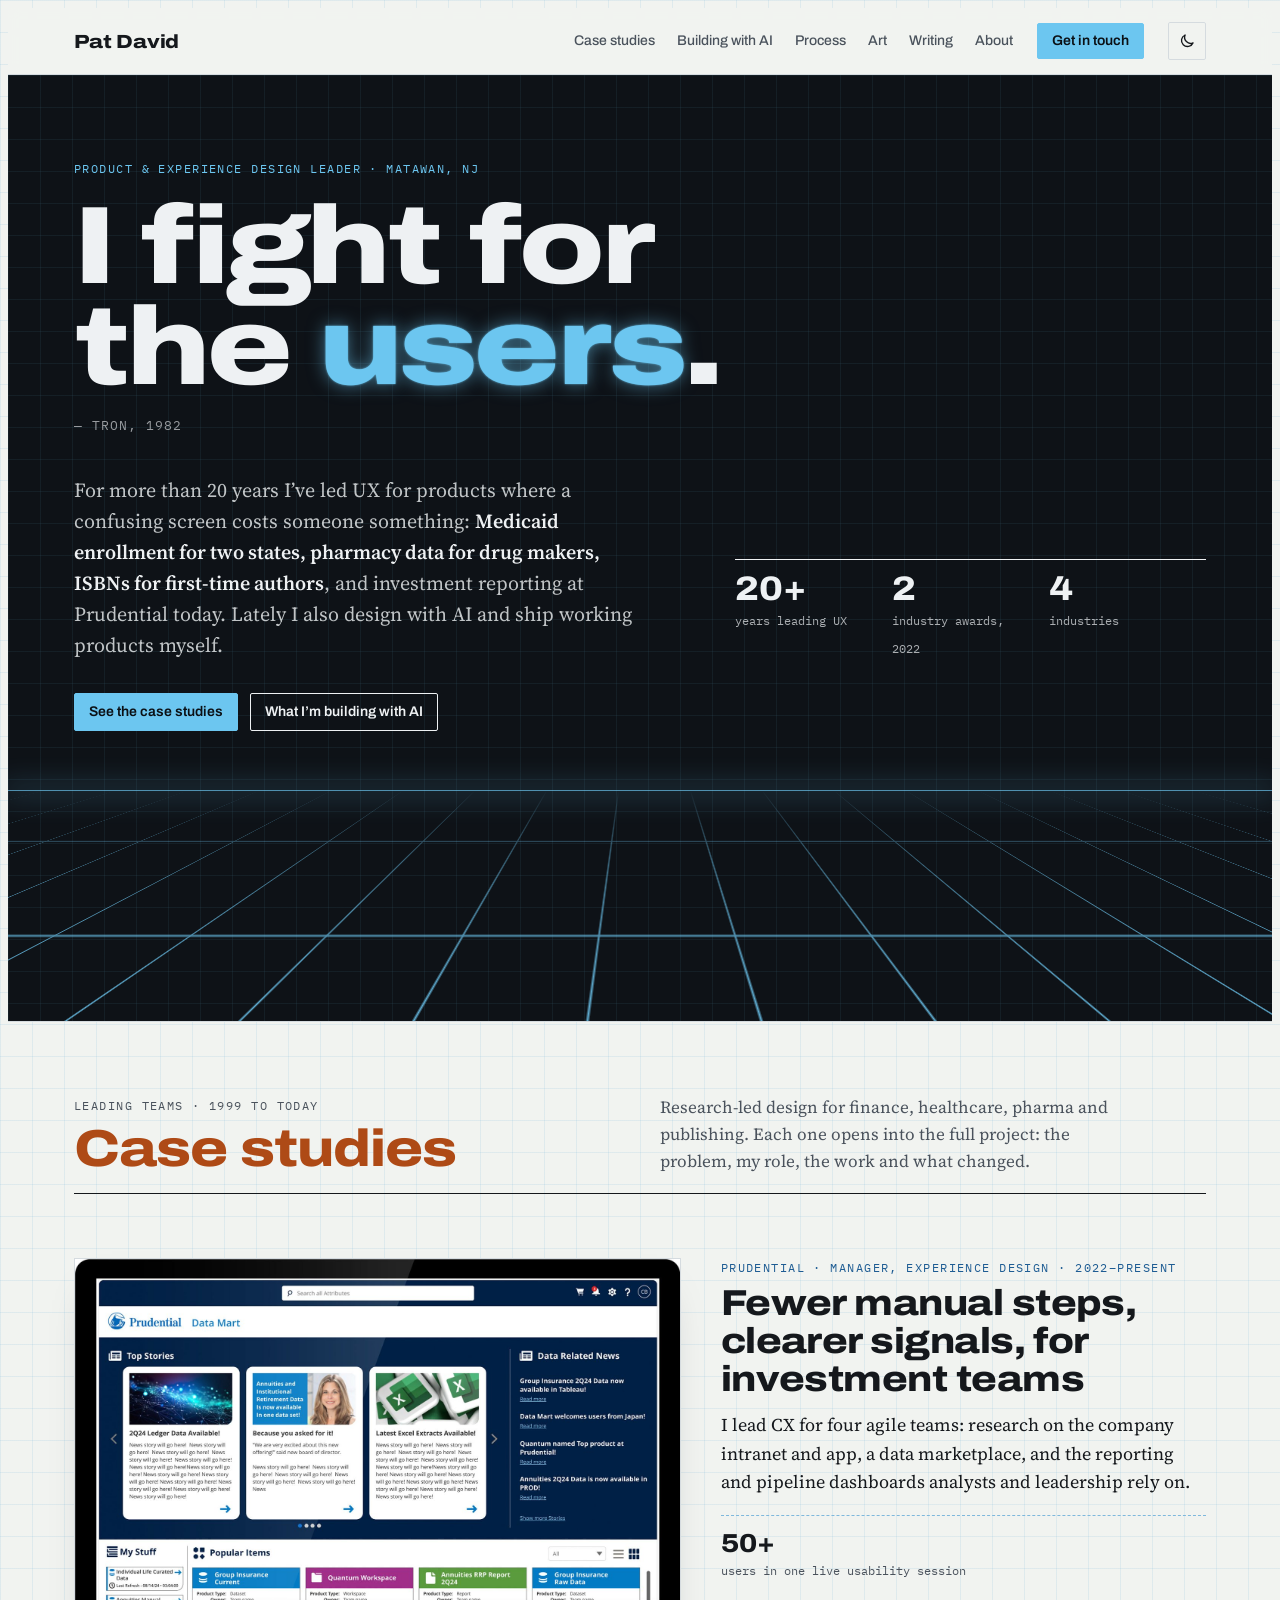
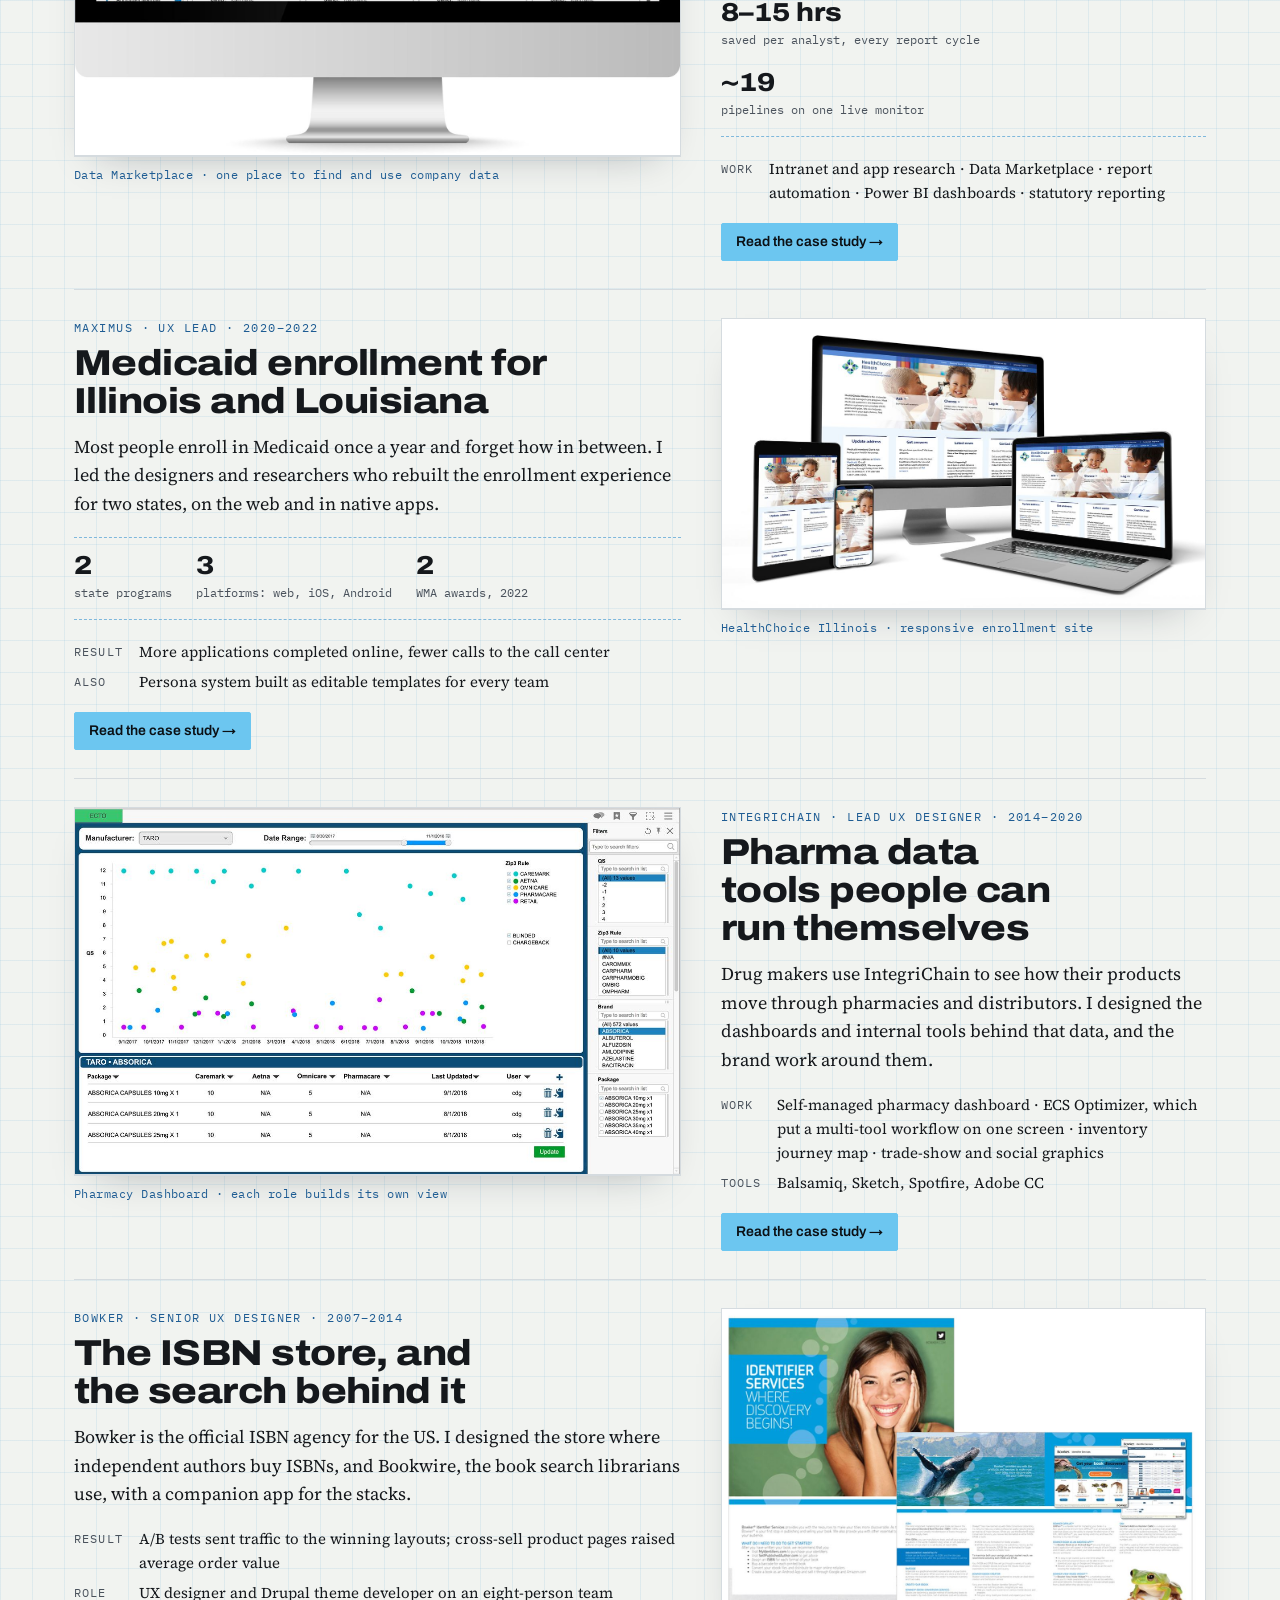
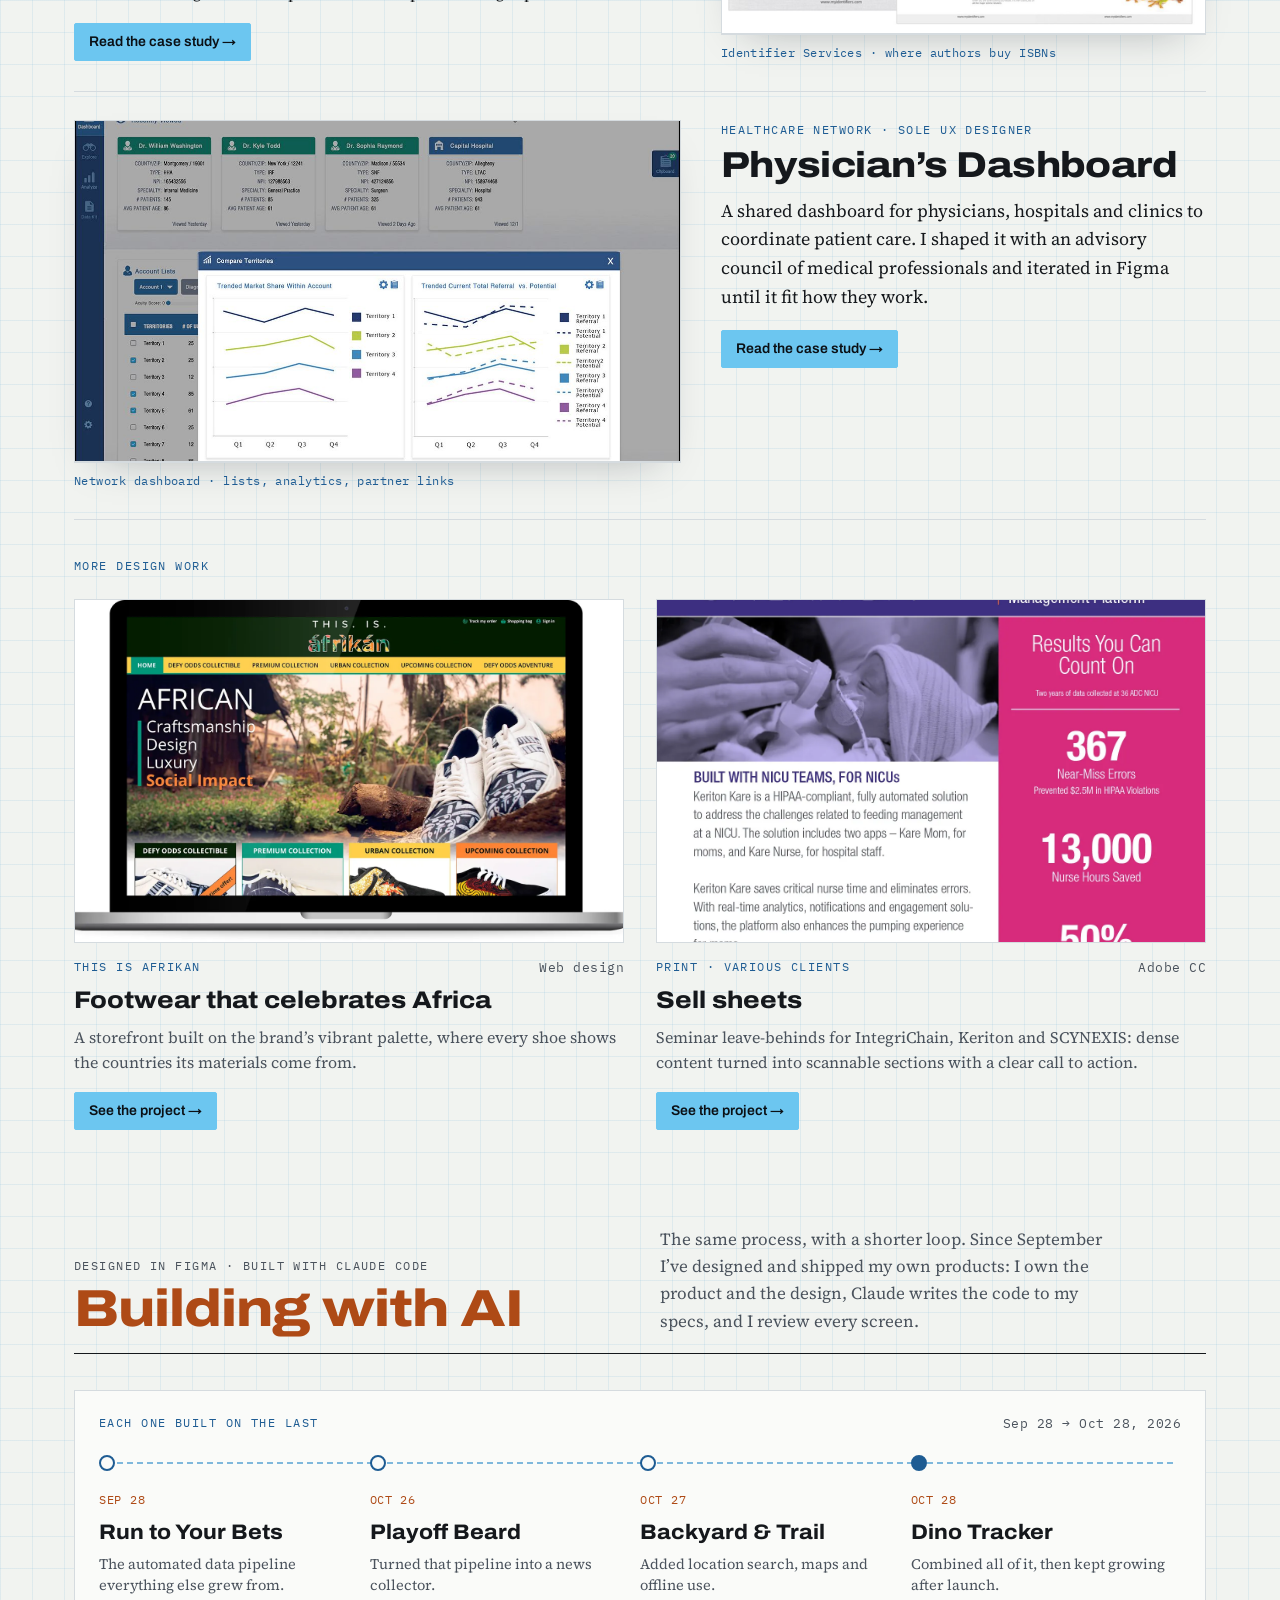
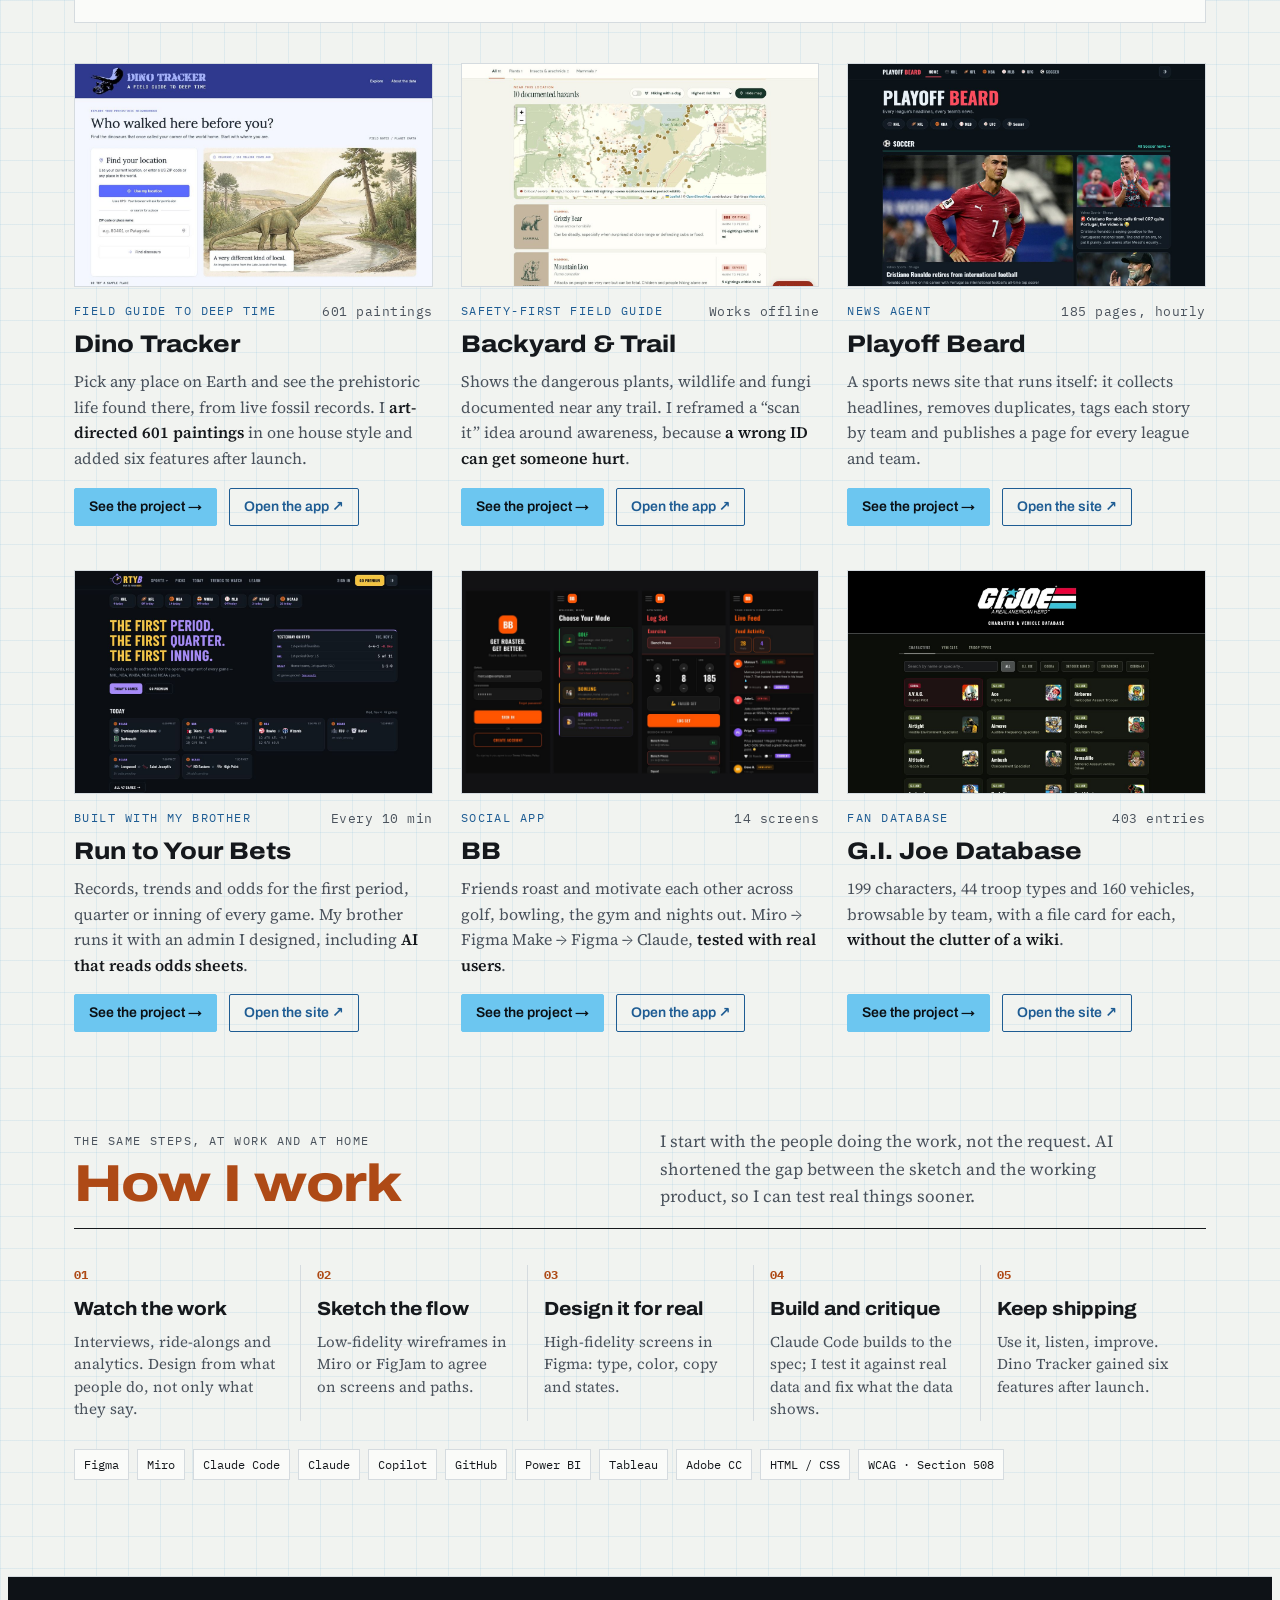
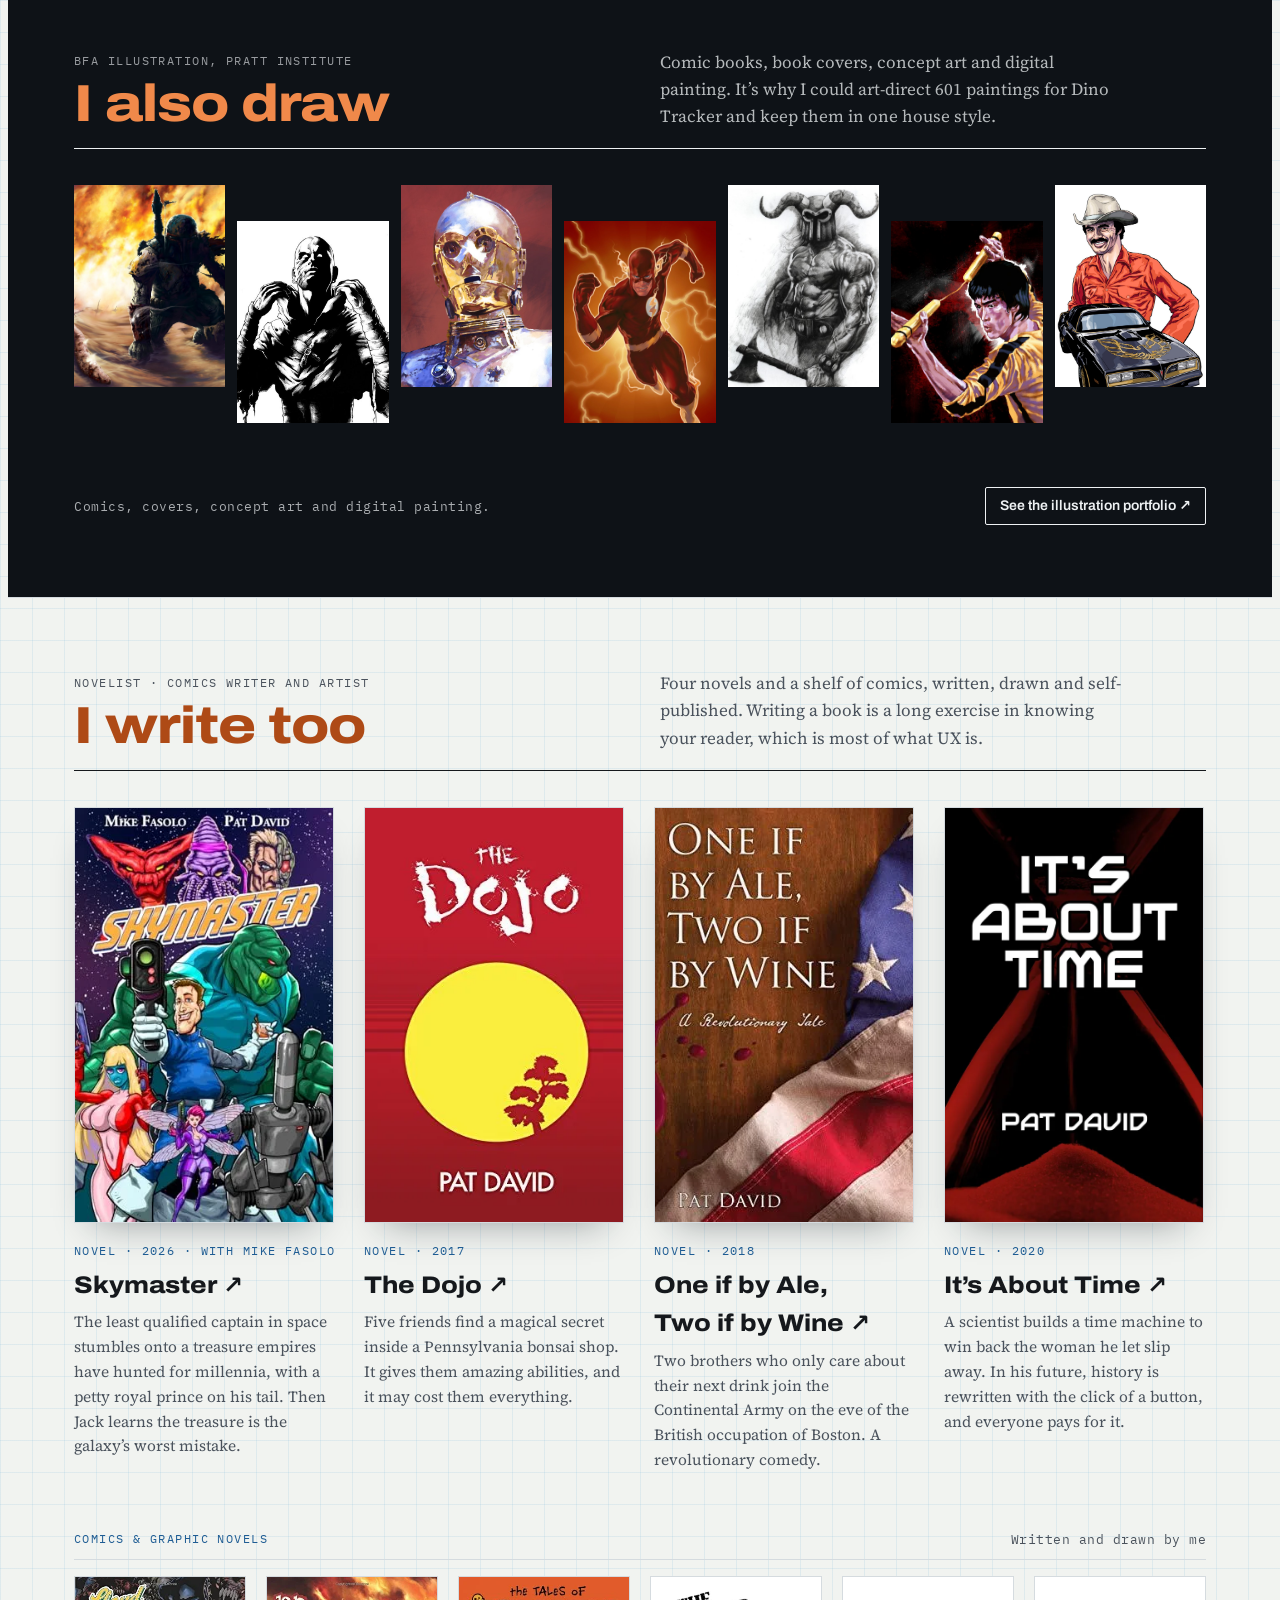
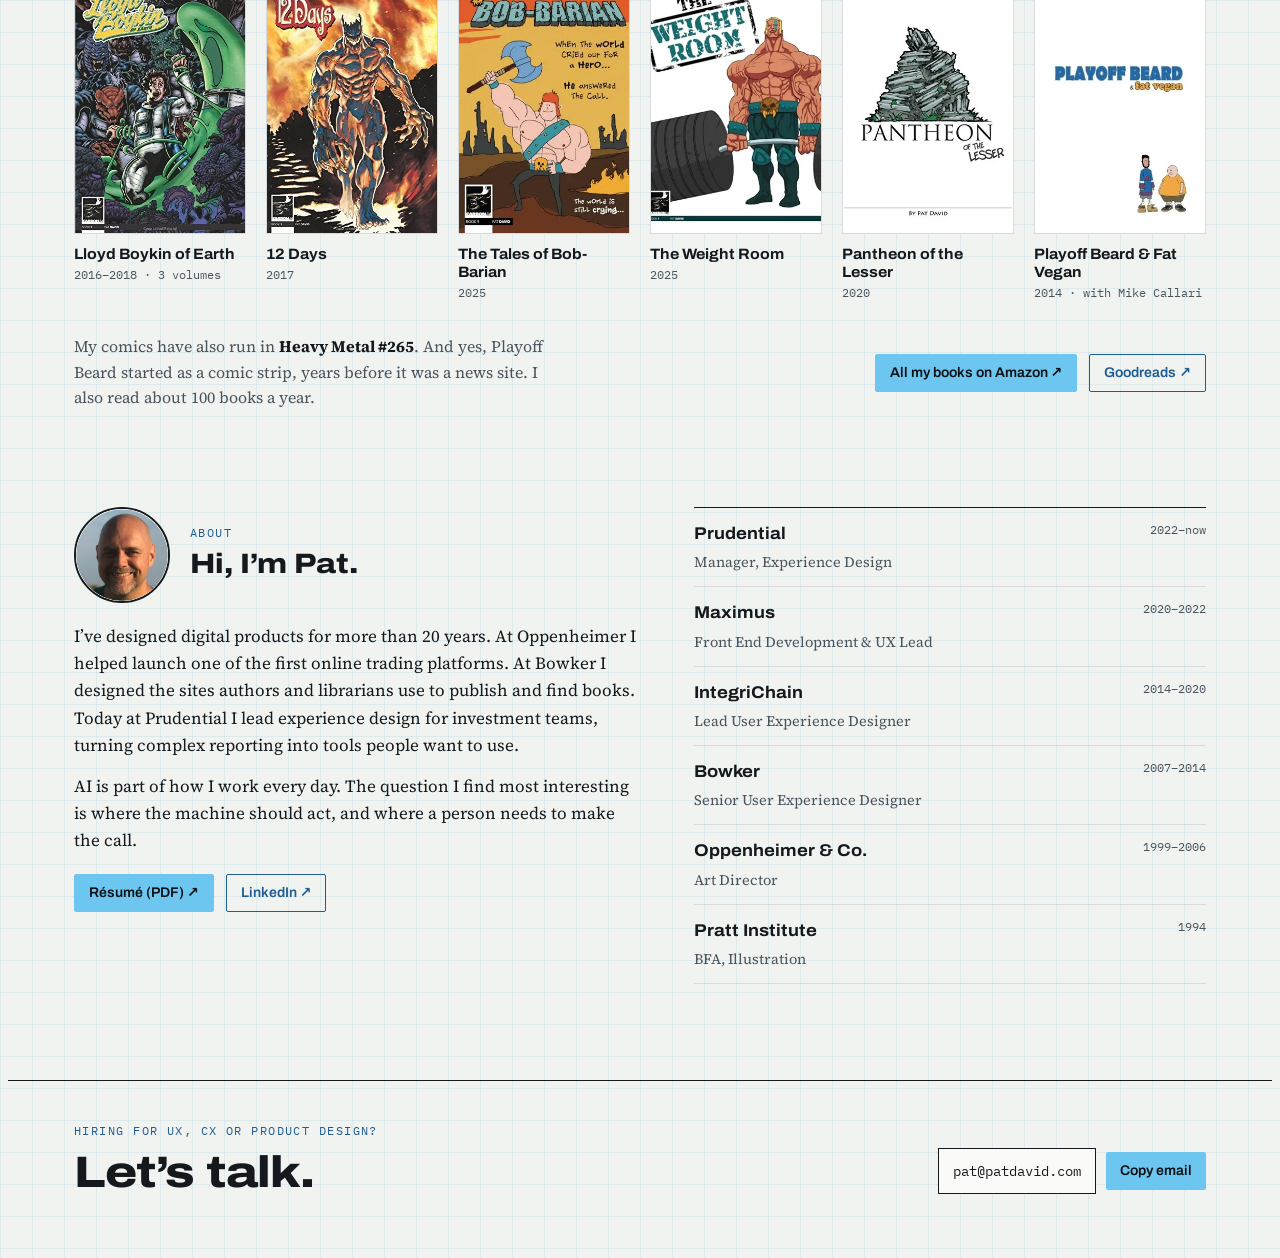
==== index.html @ 419fb1c9 "Launch portfolio site Co-Authored-By: Claude Opus 5.5 <noreply@anthropic.com>" ====
<!doctype html>
<html lang="en">
<head>
<meta charset="utf-8">
<meta name="viewport" content="width=device-width,initial-scale=1">
<meta name="description" content="Pat David: product and experience design leader. Case studies, AI-built products, books and illustration.">
<title>Pat David Portfolio</title>
<link rel="preconnect" href="https://fonts.googleapis.com">
<link rel="preconnect" href="https://fonts.gstatic.com" crossorigin>
<link rel="stylesheet" href="https://fonts.googleapis.com/css2?family=Archivo:wdth,wght@62..125,400..900&family=IBM+Plex+Mono:wght@400;500&family=Source+Serif+4:opsz,wght@8..60,400;8..60,600&display=swap">
<style>
/* Layout: a drafting sheet. Pencil-blue grid and annotations (the comic artist's non-photo blue),
   ink type, one marker-orange accent for section headers and dates. Wide expanded display face, serif for reading, mono for specs. */
:root{
  --paper:#F1F3F0; --sheet:#FAFBF9; --ink:#15181C; --ink-2:#4A525C; --rule:#D5DBDF;
  --pencil:#7FB8DC; --pencil-ink:#1E5C93; --pencil-wash:rgba(127,184,220,.16); --accent:#AE4A16; --band:#0E1217; --band-ink:#EEF1F3; --glow:#6CC6F0;
  --display:"Archivo","Arial Narrow",system-ui,sans-serif;
  --body:"Source Serif 4",Georgia,serif;
  --mono:"IBM Plex Mono",ui-monospace,Menlo,monospace;
}
@media (prefers-color-scheme:dark){:root:not([data-theme="light"]){
  --paper:#111418; --sheet:#171B20; --ink:#EEF1F3; --ink-2:#A3ADB8; --rule:#2B323A;
  --pencil:#4E8DB8; --pencil-ink:#8CC3E8; --pencil-wash:rgba(78,141,184,.14); --accent:#F0894A; color-scheme:dark}}
:root[data-theme="dark"]{
  --paper:#111418; --sheet:#171B20; --ink:#EEF1F3; --ink-2:#A3ADB8; --rule:#2B323A;
  --pencil:#4E8DB8; --pencil-ink:#8CC3E8; --pencil-wash:rgba(78,141,184,.14); --accent:#F0894A; color-scheme:dark}

*{box-sizing:border-box}
body{background:var(--paper);color:var(--ink);font:400 17px/1.6 var(--body);
  background-image:linear-gradient(var(--pencil-wash) 1px,transparent 1px),linear-gradient(90deg,var(--pencil-wash) 1px,transparent 1px);
  background-size:32px 32px}
a{color:inherit}
:focus-visible{outline:2px solid var(--pencil-ink);outline-offset:3px}
.wrap{max-width:1180px;margin:0 auto;padding-left:max(24px,env(safe-area-inset-left,0px));padding-right:max(24px,env(safe-area-inset-right,0px))}
.mono{font-family:var(--mono);font-size:12.5px;letter-spacing:.04em}
.label{font-family:var(--mono);font-size:12px;letter-spacing:.12em;text-transform:uppercase;color:var(--pencil-ink)}
h1,h2,h3{font-family:var(--display);text-wrap:balance;margin:0}

/* header */
body::before{content:"";position:fixed;inset:0 0 auto;height:env(safe-area-inset-top,0px);z-index:10;background:var(--paper)}
header{position:sticky;top:env(safe-area-inset-top,0px);z-index:5;background:color-mix(in srgb,var(--paper) 92%,transparent);backdrop-filter:blur(6px);border-bottom:1px solid var(--rule)}
header .wrap{display:flex;align-items:center;gap:24px;padding-block:14px}
.mark{font:800 19px/1 var(--display);font-stretch:118%;text-decoration:none;letter-spacing:-.01em}
nav{display:flex;gap:22px;margin-left:auto;flex-wrap:wrap}
nav a{font:500 14px/1 var(--display);font-stretch:100%;text-decoration:none;color:var(--ink-2)}
nav a:hover{color:var(--ink)}
.cta{font:600 14px/1 var(--display);text-decoration:none;padding:10px 14px;border:1.5px solid var(--glow);background:var(--glow);color:#0B1015;border-radius:2px}
.cta:hover{background:var(--ink);border-color:var(--ink);color:var(--paper)}

/* hero: the drafting grid tips over into a game grid. Dark in both themes, like the art band. */
.hero-band{background:var(--band);color:var(--band-ink);position:relative;overflow:hidden;isolation:isolate;border-bottom:1px solid var(--rule)}
.hero-band::before{content:"";position:absolute;inset:0;z-index:-2;background-image:linear-gradient(rgba(108,198,240,.07) 1px,transparent 1px),linear-gradient(90deg,rgba(108,198,240,.07) 1px,transparent 1px);background-size:32px 32px}
.floor{position:absolute;left:-60%;right:-60%;top:calc(100% - 230px);height:700px;z-index:-1;opacity:.85;
  background-image:linear-gradient(var(--glow) 1.5px,transparent 1.5px),linear-gradient(90deg,var(--glow) 1.5px,transparent 1.5px);
  background-size:72px 72px;transform:perspective(260px) rotateX(58deg);transform-origin:50% 0;
  -webkit-mask-image:linear-gradient(to bottom,transparent,#000 25%);mask-image:linear-gradient(to bottom,transparent,#000 25%);
  animation:run 3s linear infinite}
.horizon{position:absolute;left:0;right:0;bottom:230px;height:1px;z-index:-1;background:var(--glow);box-shadow:0 0 28px 6px rgba(108,198,240,.35);opacity:.7}
@keyframes run{to{background-position:0 72px}}
.hero{padding-block:84px 290px}
.hero .label{color:var(--glow)}
.hero h1{font-size:clamp(46px,8.6vw,118px);line-height:.92;font-weight:850;font-stretch:122%;letter-spacing:-.025em;max-width:12ch;margin-top:18px}
.hero h1 em{font-style:normal;color:var(--glow);text-shadow:0 0 18px rgba(108,198,240,.55),0 0 2px rgba(108,198,240,.9)}
.cite{display:block;margin-top:16px;font-family:var(--mono);font-size:12.5px;letter-spacing:.08em;color:color-mix(in srgb,var(--band-ink) 62%,transparent)}
.hero .lede{display:grid;grid-template-columns:minmax(0,1.3fr) minmax(0,1fr);gap:48px;margin-top:40px;align-items:end}
.hero p{margin:0;font-size:20px;line-height:1.55;max-width:58ch;color:color-mix(in srgb,var(--band-ink) 80%,transparent)}
.hero p b{color:var(--band-ink);font-weight:600}
.facts{display:grid;grid-template-columns:repeat(3,1fr);border-top:1.5px solid var(--band-ink)}
.facts div{padding:12px 12px 0 0}
.facts strong{display:block;font:800 34px/1 var(--display);font-stretch:112%;font-variant-numeric:tabular-nums}
.facts span{font-family:var(--mono);font-size:12px;color:color-mix(in srgb,var(--band-ink) 70%,transparent)}
.hero .links{margin-top:32px}
.hero .btn{border-color:var(--band-ink);color:var(--band-ink)}
.hero .btn.solid{background:var(--glow);border-color:var(--glow);color:#0B1015}
.hero .btn:hover{background:var(--band-ink);border-color:var(--band-ink);color:#0B1015}

/* lineage timeline */
.lineage{margin-top:0;background:var(--sheet);border:1px solid var(--rule);padding:22px 24px 26px;position:relative}
.lineage .head{display:flex;justify-content:space-between;gap:16px;flex-wrap:wrap;margin-bottom:22px}
.lineage .head span:last-child{color:var(--ink-2)}
.track{display:grid;grid-template-columns:repeat(4,minmax(0,1fr));position:relative}
.track::before{content:"";position:absolute;left:8px;right:8px;top:7px;border-top:2px dashed var(--pencil)}
.stop{position:relative;padding-right:16px;text-decoration:none;display:block}
.stop i{display:block;width:16px;height:16px;border-radius:50%;background:var(--sheet);border:2.5px solid var(--pencil-ink);position:relative;margin-bottom:14px}
.stop:last-child i{background:var(--pencil-ink)}
.stop .d{font-family:var(--mono);font-size:12px;color:var(--accent);letter-spacing:.06em}
.stop h3{font-size:21px;font-stretch:108%;font-weight:750;margin:4px 0 4px}
.stop p{margin:0;font-size:14.5px;line-height:1.45;color:var(--ink-2)}
.stop:hover h3{text-decoration:underline;text-decoration-color:var(--pencil);text-underline-offset:4px;text-decoration-thickness:2px}

/* sections */
section{padding-block:72px 24px}
.sec-head{display:grid;grid-template-columns:minmax(0,1fr) minmax(0,1fr);gap:40px;align-items:end;margin-bottom:36px;border-bottom:1.5px solid var(--ink);padding-bottom:18px}
.sec-head h2{font-size:clamp(30px,4.4vw,52px);line-height:1;font-weight:800;font-stretch:118%;letter-spacing:-.02em;margin-top:8px}
.sec-head p{margin:0;color:var(--ink-2);max-width:52ch}
/* section headers take the orange accent, so they read apart from the black work titles */
.sec-head h2{color:var(--accent)}
.art .sec-head h2{color:#F0894A}
/* the label above a section header goes quiet, so the orange title is the one accent there */
.sec-head .label{color:var(--ink-2)}
.art .sec-head .label{color:color-mix(in srgb,var(--band-ink) 62%,transparent)}

/* featured case studies */
.case{display:grid;grid-template-columns:minmax(0,1.25fr) minmax(0,1fr);gap:40px;padding-block:28px;border-bottom:1px solid var(--rule)}
.case:nth-of-type(even) .shot{order:2}
.shot{position:relative;margin:0}
.shot img{display:block;width:100%;height:auto;border:1px solid var(--rule);box-shadow:0 1px 0 var(--rule),0 18px 40px -24px rgba(20,30,40,.35)}
.shot .phone{position:absolute;right:-14px;bottom:-22px;width:24%;border-radius:14px;border:3px solid var(--ink);box-shadow:0 14px 30px -12px rgba(0,0,0,.4)}
.shot figcaption{font-family:var(--mono);font-size:11.5px;color:var(--pencil-ink);margin-top:10px;letter-spacing:.04em}
.case h3{font-size:clamp(26px,3vw,36px);font-weight:800;font-stretch:115%;letter-spacing:-.015em;line-height:1.05;margin:8px 0 12px}
.case .sum{margin:0 0 18px;font-size:18px}
.case dl{display:grid;grid-template-columns:auto 1fr;gap:6px 16px;margin:0 0 18px;font-size:15px}
.case dt{font-family:var(--mono);font-size:11.5px;letter-spacing:.1em;text-transform:uppercase;color:var(--ink-2);padding-top:3px}
.case dd{margin:0}
.nums{display:flex;gap:16px 24px;flex-wrap:wrap;margin:0 0 20px;padding:14px 0;border-block:1px dashed var(--pencil)}
.nums div strong{display:block;font:800 26px/1 var(--display);font-stretch:112%;font-variant-numeric:tabular-nums}
.nums div span{font-family:var(--mono);font-size:11.5px;color:var(--ink-2)}
.links{display:flex;gap:12px;flex-wrap:wrap}
/* buttons pick up the hero's grid glow: solid = glow, outline = pencil blue */
.btn{font:600 14px/1 var(--display);text-decoration:none;padding:11px 14px;border:1.5px solid var(--pencil-ink);color:var(--pencil-ink);border-radius:2px;display:inline-flex;gap:8px;align-items:center}
.btn.solid{background:var(--glow);border-color:var(--glow);color:#0B1015}
.btn:hover{background:var(--ink);border-color:var(--ink);color:var(--paper)}

/* AI builds: six equal cards; more design work: two */
.ent{display:grid;grid-template-columns:repeat(3,minmax(0,1fr));gap:44px 28px;margin-top:40px}
.more{display:grid;grid-template-columns:repeat(2,minmax(0,1fr));gap:24px 32px;padding-top:36px}
.more-head{grid-column:1/-1}
.job{display:flex;flex-direction:column}
.job .pic{display:block;aspect-ratio:16/10;overflow:hidden;border:1px solid var(--rule);background:var(--sheet)}
.job .pic img{display:block;width:100%;height:100%;object-fit:cover;object-position:top}
/* phone mockups shown whole on their own white backdrop, in both themes */
.job .pic.fit{background:#fff}
.job .pic.fit img{object-fit:contain;padding:12px 0 0}
.job .pic:hover{border-color:var(--pencil-ink)}
.job .meta{display:flex;justify-content:space-between;gap:12px;margin:14px 0 4px;flex-wrap:wrap}
.job .meta span:last-child{color:var(--ink-2)}
.job h3{font-size:24px;font-weight:780;font-stretch:112%;margin-bottom:6px}
.job p{margin:0;font-size:16px;color:var(--ink-2)}
.job p b{color:var(--ink);font-weight:600}
.job .links{margin-top:auto;padding-top:16px}
.shot a{display:block}
.shot a:hover img{border-color:var(--pencil-ink)}
.nda{margin-top:36px}
.nda{display:grid;grid-template-columns:auto 1fr auto;gap:24px;align-items:center;padding:20px 22px;border:1.5px dashed var(--pencil);background:var(--pencil-wash)}
.nda h3{font-size:22px;font-weight:780;font-stretch:112%}
.nda p{margin:0;color:var(--ink-2);font-size:15.5px}

/* process */
.steps{display:grid;grid-template-columns:repeat(5,minmax(0,1fr));gap:0;counter-reset:s}
.step{padding:0 18px 0 0;border-left:1px solid var(--rule);padding-left:16px}
.step:first-child{border-left:0;padding-left:0}
.step b{display:block;font-family:var(--mono);font-size:12px;color:var(--accent);margin-bottom:10px}
.step h3{font-size:19px;font-weight:750;font-stretch:108%;margin-bottom:6px}
.step p{margin:0;font-size:15px;line-height:1.5;color:var(--ink-2)}
.tools{margin-top:28px;display:flex;flex-wrap:wrap;gap:8px}
.tools span{font-family:var(--mono);font-size:12px;padding:5px 9px;border:1px solid var(--rule);background:var(--sheet)}

/* art */
.art{background:var(--band);color:var(--band-ink);border-block:1px solid var(--rule);margin-top:72px;padding-block:72px}
.art .sec-head{border-color:var(--band-ink)}
.art .label{color:var(--pencil)}
.art .sec-head p{color:color-mix(in srgb,var(--band-ink) 75%,transparent)}
.gallery{display:grid;grid-template-columns:repeat(7,minmax(0,1fr));gap:12px;align-items:start}
.gallery a{display:block;overflow:hidden;background:#fff}
.gallery img{display:block;width:100%;aspect-ratio:3/4;object-fit:cover;object-position:top;transition:transform .4s ease}
.gallery a:hover img{transform:scale(1.04)}
.gallery a:nth-child(even){margin-top:36px}
.art .more{margin-top:28px;display:flex;justify-content:space-between;gap:16px;flex-wrap:wrap;align-items:center}
.art .btn{border-color:var(--band-ink);color:var(--band-ink)}
.art .btn:hover{background:var(--glow);border-color:var(--glow);color:#0d1013}
.art .mono{color:color-mix(in srgb,var(--band-ink) 70%,transparent)}

/* writing */
.books{display:grid;grid-template-columns:repeat(4,minmax(0,1fr));gap:28px}
.book{text-decoration:none;display:flex;flex-direction:column;gap:6px}
.book .cover{aspect-ratio:5/8;background:var(--sheet);border:1px solid var(--rule);margin-bottom:12px;box-shadow:0 18px 36px -20px rgba(20,30,40,.45);max-width:260px;transition:transform .3s ease}
.book:hover .cover{transform:translateY(-4px) rotate(-1deg)}
.book .cover img{width:100%;height:100%;object-fit:cover;display:block}
.book h3{font-size:24px;font-weight:780;font-stretch:112%}
.book p{margin:0;font-size:15.5px;color:var(--ink-2)}
.book:hover h3{color:var(--pencil-ink)}
.shelf-head{display:flex;justify-content:space-between;gap:16px;flex-wrap:wrap;margin:56px 0 16px;padding-bottom:10px;border-bottom:1px solid var(--rule)}
.shelf-head .mono{color:var(--ink-2)}
.shelf{display:grid;grid-template-columns:repeat(6,minmax(0,1fr));gap:20px;align-items:start}
.shelf a{text-decoration:none;display:flex;flex-direction:column;gap:3px}
.shelf img{display:block;width:100%;aspect-ratio:2/3;object-fit:cover;object-position:top;border:1px solid var(--rule);margin-bottom:8px;transition:transform .3s ease}
.shelf a:hover img{transform:translateY(-3px)}
.shelf b{font:700 15px/1.2 var(--display);font-stretch:106%}
.shelf span{font-family:var(--mono);font-size:11.5px;color:var(--ink-2)}
.more-w{margin-top:32px;display:flex;justify-content:space-between;gap:20px 32px;flex-wrap:wrap;align-items:center}
.more-w p{margin:0;max-width:62ch;color:var(--ink-2);font-size:16px}
.more-w p b{color:var(--ink)}

/* about */
.about{display:grid;grid-template-columns:minmax(0,1.1fr) minmax(0,1fr);gap:56px}
.about .who{display:flex;gap:20px;align-items:center;margin-bottom:20px}
.about .who img{width:96px;height:96px;border-radius:50%;object-fit:cover;border:2px solid var(--ink)}
.about .who h3{font-size:28px;font-weight:800;font-stretch:115%}
.about p{margin:0 0 14px}
.cv{list-style:none;margin:0;padding:0;border-top:1.5px solid var(--ink)}
.cv li{display:grid;grid-template-columns:minmax(0,1fr) auto;gap:4px 16px;padding:12px 0;border-bottom:1px solid var(--rule)}
.cv strong{font-family:var(--display);font-weight:700;font-stretch:108%}
.cv span{font-family:var(--mono);font-size:12px;color:var(--ink-2);font-variant-numeric:tabular-nums;white-space:nowrap}
.cv em{grid-column:1/-1;font-style:normal;font-size:14.5px;color:var(--ink-2)}

footer{margin-top:72px;border-top:1.5px solid var(--ink);padding-block:40px 56px}
footer .wrap{display:flex;justify-content:space-between;gap:32px;flex-wrap:wrap;align-items:end}
footer h2{font-size:clamp(28px,4vw,44px);font-weight:800;font-stretch:118%;letter-spacing:-.02em;line-height:1}
.contact{display:flex;gap:10px;flex-wrap:wrap;align-items:center}
.copy{font-family:var(--mono);font-size:14px;padding:11px 14px;border:1.5px solid var(--ink);background:var(--sheet);user-select:all}
.copybtn{font:600 14px/1 var(--display);padding:12px 14px;border:0;background:var(--glow);color:#0B1015;cursor:pointer;border-radius:2px}

/* mockup note */
.note{position:fixed;right:max(16px,env(safe-area-inset-right,0px));bottom:calc(16px + env(safe-area-inset-bottom,0px));z-index:8;max-width:300px;background:var(--sheet);border:1.5px solid var(--pencil-ink);padding:12px 14px;font-size:13.5px;line-height:1.45;box-shadow:0 10px 30px -12px rgba(0,0,0,.35)}
.note b{font-family:var(--mono);font-size:11px;letter-spacing:.1em;color:var(--pencil-ink);display:block;margin-bottom:4px}
.note button{position:absolute;top:6px;right:8px;border:0;background:none;font-size:16px;cursor:pointer;color:var(--ink-2)}

@media (max-width:900px){
  .hero{padding-block:64px 220px}
  .floor{top:calc(100% - 170px)}
  .horizon{bottom:170px}
  .hero .lede,.sec-head,.case,.about{grid-template-columns:minmax(0,1fr);gap:28px}
  .case:nth-of-type(even) .shot{order:0}
  .steps{grid-template-columns:minmax(0,1fr) minmax(0,1fr);gap:28px 0}
  .step:nth-child(odd){border-left:0;padding-left:0}
  .gallery{grid-template-columns:repeat(4,minmax(0,1fr))}
  .shelf{grid-template-columns:repeat(3,minmax(0,1fr))}
  .books{grid-template-columns:repeat(2,minmax(0,1fr))}
  .gallery a:nth-child(even){margin-top:0}
  .gallery a:nth-child(even){margin-top:28px}
  nav{display:none}
}
@media (max-width:560px){
  .ent{grid-template-columns:minmax(0,1fr)}
  body{font-size:16px}
  .track{grid-template-columns:minmax(0,1fr);gap:18px}
  .track::before{left:7px;right:auto;top:8px;bottom:8px;border-top:0;border-left:2px dashed var(--pencil)}
  .stop{padding-left:32px}
  .stop i{position:absolute;left:0;top:2px}
  .ent{grid-template-columns:repeat(2,minmax(0,1fr))}
  .more,.steps{grid-template-columns:minmax(0,1fr)}
  .books{grid-template-columns:minmax(0,1fr);gap:32px}
  .book .cover{max-width:200px}
  .step{border-left:0;padding-left:0}
  .gallery{grid-template-columns:repeat(2,minmax(0,1fr))}
  .gallery a:nth-child(even){margin-top:0}
  .gallery a:nth-child(even){margin-top:24px}
  .nda{grid-template-columns:minmax(0,1fr)}
  .shot .phone{right:-6px;width:28%}
  .facts strong{font-size:28px}
  .note{left:max(16px,env(safe-area-inset-left,0px));max-width:none}
}
@media (prefers-reduced-motion:reduce){*{transition:none!important;animation:none!important}}
/* theme toggle: the visitor's choice beats the system setting, and is remembered */
.theme{all:unset;box-sizing:border-box;cursor:pointer;width:38px;height:38px;display:inline-grid;place-items:center;border:1.5px solid var(--rule);border-radius:2px;color:var(--ink)}
.theme:hover{border-color:var(--pencil-ink);color:var(--pencil-ink)}
.theme:focus-visible{outline:2px solid var(--pencil-ink);outline-offset:3px}
.theme .sun,:root[data-theme="dark"] .theme .moon{display:none}
:root[data-theme="dark"] .theme .sun{display:block}
@media (prefers-color-scheme:dark){:root:not([data-theme="light"]) .theme .sun{display:block}:root:not([data-theme="light"]) .theme .moon{display:none}}
</style>

<script>
(function(){var r=document.documentElement,k='pd-theme';
try{var t=localStorage.getItem(k);if(t==='light'||t==='dark')r.setAttribute('data-theme',t);}catch(e){}
function dark(){var t=r.getAttribute('data-theme');return t?t==='dark':matchMedia('(prefers-color-scheme: dark)').matches;}
function sync(){var b=document.getElementById('themeBtn');if(b)b.setAttribute('aria-label',dark()?'Switch to light mode':'Switch to dark mode');}
document.addEventListener('click',function(e){if(!e.target.closest||!e.target.closest('#themeBtn'))return;
  var t=dark()?'light':'dark';r.setAttribute('data-theme',t);try{localStorage.setItem(k,t);}catch(e){}sync();});
document.addEventListener('DOMContentLoaded',sync);sync();})();
</script>
<header>
  <div class="wrap">
    <a class="mark" href="#top">Pat David</a>
    <nav aria-label="Sections">
      <a href="#work">Case studies</a>
      <a href="#ai">Building with AI</a>
      <a href="#process">Process</a>
      <a href="#art">Art</a>
      <a href="#writing">Writing</a>
      <a href="#about">About</a>
    </nav>
    <a class="cta" href="#contact">Get in touch</a>
    <button class="theme" id="themeBtn" type="button" aria-label="Switch theme"><svg class="moon" viewBox="0 0 24 24" width="18" height="18" aria-hidden="true"><path d="M20 14.5A8 8 0 0 1 9.5 4a8 8 0 1 0 10.5 10.5z" fill="none" stroke="currentColor" stroke-width="1.8" stroke-linejoin="round"/></svg><svg class="sun" viewBox="0 0 24 24" width="18" height="18" aria-hidden="true"><circle cx="12" cy="12" r="4.2" fill="none" stroke="currentColor" stroke-width="1.8"/><path d="M12 2.5v2.2M12 19.3v2.2M2.5 12h2.2M19.3 12h2.2M5.3 5.3l1.6 1.6M17.1 17.1l1.6 1.6M5.3 18.7l1.6-1.6M17.1 6.9l1.6-1.6" stroke="currentColor" stroke-width="1.8" stroke-linecap="round"/></svg></button>
  </div>
</header>

<main id="top">
  <div class="hero-band">
    <div class="horizon" aria-hidden="true"></div>
    <div class="floor" aria-hidden="true"></div>
    <div class="wrap hero">
      <div class="label">Product &amp; Experience Design Leader · Matawan, NJ</div>
      <h1>I fight for the <em>users</em>.</h1>
      <span class="cite">— TRON, 1982</span>
      <div class="lede">
        <p>For more than 20 years I&rsquo;ve led UX for products where a confusing screen costs someone something: <b>Medicaid enrollment for two states, pharmacy data for drug makers, ISBNs for first-time authors</b>, and investment reporting at Prudential today. Lately I also design with AI and ship working products myself.</p>
        <div class="facts" aria-label="At a glance">
          <div><strong>20+</strong><span>years leading UX</span></div>
          <div><strong>2</strong><span>industry awards, 2022</span></div>
          <div><strong>4</strong><span>industries</span></div>
        </div>
      </div>
      <div class="links"><a class="btn solid" href="#work">See the case studies</a><a class="btn" href="#ai">What I&rsquo;m building with AI</a></div>
    </div>
  </div>

  <section id="work">
    <div class="wrap">
      <div class="sec-head">
        <div><div class="label">Leading teams · 1999 to today</div><h2>Case studies</h2></div>
        <p>Research-led design for finance, healthcare, pharma and publishing. Each one opens into the full project: the problem, my role, the work and what changed.</p>
      </div>

      <article class="case" id="prudential">
        <figure class="shot">
          <a href="case-prudential.html"><img src="img/prudential.jpg" alt="Prudential Data Marketplace home page on a desktop monitor" loading="lazy"></a>
          <figcaption>Data Marketplace · one place to find and use company data</figcaption>
        </figure>
        <div>
          <div class="label">Prudential · Manager, Experience Design · 2022–present</div>
          <h3>Fewer manual steps, clearer signals, for investment teams</h3>
          <p class="sum">I lead CX for four agile teams: research on the company intranet and app, a data marketplace, and the reporting and pipeline dashboards analysts and leadership rely on.</p>
          <div class="nums">
            <div><strong>50+</strong><span>users in one live usability session</span></div>
            <div><strong>8–15 hrs</strong><span>saved per analyst, every report cycle</span></div>
            <div><strong>~19</strong><span>pipelines on one live monitor</span></div>
          </div>
          <dl><dt>Work</dt><dd>Intranet and app research · Data Marketplace · report automation · Power BI dashboards · statutory reporting</dd></dl>
          <div class="links"><a class="btn solid" href="case-prudential.html">Read the case study →</a></div>
        </div>
      </article>

      <article class="case" id="maximus">
        <figure class="shot">
          <a href="case-maximus.html"><img src="img/maximus.jpg" alt="HealthChoice Illinois site shown on phone, tablet and desktop" loading="lazy"></a>
          <figcaption>HealthChoice Illinois · responsive enrollment site</figcaption>
        </figure>
        <div>
          <div class="label">Maximus · UX Lead · 2020–2022</div>
          <h3>Medicaid enrollment for Illinois and Louisiana</h3>
          <p class="sum">Most people enroll in Medicaid once a year and forget how in between. I led the designers and researchers who rebuilt the enrollment experience for two states, on the web and in native apps.</p>
          <div class="nums">
            <div><strong>2</strong><span>state programs</span></div>
            <div><strong>3</strong><span>platforms: web, iOS, Android</span></div>
            <div><strong>2</strong><span>WMA awards, 2022</span></div>
          </div>
          <dl><dt>Result</dt><dd>More applications completed online, fewer calls to the call center</dd><dt>Also</dt><dd>Persona system built as editable templates for every team</dd></dl>
          <div class="links"><a class="btn solid" href="case-maximus.html">Read the case study →</a></div>
        </div>
      </article>

      <article class="case" id="integrichain">
        <figure class="shot">
          <a href="case-integrichain.html"><img src="img/integrichain.jpg" alt="IntegriChain dashboard with customizable chart widgets" loading="lazy"></a>
          <figcaption>Pharmacy Dashboard · each role builds its own view</figcaption>
        </figure>
        <div>
          <div class="label">IntegriChain · Lead UX Designer · 2014–2020</div>
          <h3>Pharma data tools people can run themselves</h3>
          <p class="sum">Drug makers use IntegriChain to see how their products move through pharmacies and distributors. I designed the dashboards and internal tools behind that data, and the brand work around them.</p>
          <dl><dt>Work</dt><dd>Self-managed pharmacy dashboard · ECS Optimizer, which put a multi-tool workflow on one screen · inventory journey map · trade-show and social graphics</dd><dt>Tools</dt><dd>Balsamiq, Sketch, Spotfire, Adobe CC</dd></dl>
          <div class="links"><a class="btn solid" href="case-integrichain.html">Read the case study →</a></div>
        </div>
      </article>

      <article class="case" id="bowker">
        <figure class="shot">
          <a href="case-bowker.html"><img src="img/bowker.jpg" alt="Bowker Identifier Services storefront" loading="lazy"></a>
          <figcaption>Identifier Services · where authors buy ISBNs</figcaption>
        </figure>
        <div>
          <div class="label">Bowker · Senior UX Designer · 2007–2014</div>
          <h3>The ISBN store, and the search behind it</h3>
          <p class="sum">Bowker is the official ISBN agency for the US. I designed the store where independent authors buy ISBNs, and Bookwire, the book search librarians use, with a companion app for the stacks.</p>
          <dl><dt>Result</dt><dd>A/B tests sent traffic to the winning layouts; cross-sell product pages raised average order value</dd><dt>Role</dt><dd>UX designer and Drupal theme developer on an eight-person team</dd></dl>
          <div class="links"><a class="btn solid" href="case-bowker.html">Read the case study →</a></div>
        </div>
      </article>

      <article class="case" id="physicians">
        <figure class="shot">
          <a href="case-physicians.html"><img src="img/physicians.jpg" alt="Physician's dashboard with network charts" loading="lazy"></a>
          <figcaption>Network dashboard · lists, analytics, partner links</figcaption>
        </figure>
        <div>
          <div class="label">Healthcare network · Sole UX Designer</div>
          <h3>Physician&rsquo;s Dashboard</h3>
          <p class="sum">A shared dashboard for physicians, hospitals and clinics to coordinate patient care. I shaped it with an advisory council of medical professionals and iterated in Figma until it fit how they work.</p>
          <div class="links"><a class="btn solid" href="case-physicians.html">Read the case study →</a></div>
        </div>
      </article>

      <div class="more">
        <div class="label more-head">More design work</div>
        <article class="job" id="afrikan">
          <a class="pic" href="case-afrikan.html"><img src="img/cases/afr-01.webp" alt="This is Afrikan footwear site on a laptop" loading="lazy"></a>
          <div class="meta mono"><span class="label">This is Afrikan</span><span>Web design</span></div>
          <h3>Footwear that celebrates Africa</h3>
          <p>A storefront built on the brand&rsquo;s vibrant palette, where every shoe shows the countries its materials come from.</p>
          <div class="links"><a class="btn solid" href="case-afrikan.html">See the project →</a></div>
        </article>
        <article class="job" id="sellsheets">
          <a class="pic" href="case-sellsheets.html"><img src="img/cases/ss-03.webp" alt="Keriton sell sheet for an infant-feeding platform" loading="lazy" style="object-position:center 20%"></a>
          <div class="meta mono"><span class="label">Print · various clients</span><span>Adobe CC</span></div>
          <h3>Sell sheets</h3>
          <p>Seminar leave-behinds for IntegriChain, Keriton and SCYNEXIS: dense content turned into scannable sections with a clear call to action.</p>
          <div class="links"><a class="btn solid" href="case-sellsheets.html">See the project →</a></div>
        </article>
      </div>

    </div>
  </section>

  <section id="ai">
    <div class="wrap">
      <div class="sec-head">
        <div><div class="label">Designed in Figma · Built with Claude Code</div><h2>Building with AI</h2></div>
        <p>The same process, with a shorter loop. Since September I&rsquo;ve designed and shipped my own products: I own the product and the design, Claude writes the code to my specs, and I review every screen.</p>
      </div>

      <div class="lineage">
        <div class="head mono"><span class="label">Each one built on the last</span><span>Sep 28 → Oct 28, 2026</span></div>
        <div class="track">
          <a class="stop" href="#rtyb"><i></i><span class="d">SEP 28</span><h3>Run to Your Bets</h3><p>The automated data pipeline everything else grew from.</p></a>
          <a class="stop" href="#playoff-beard"><i></i><span class="d">OCT 26</span><h3>Playoff Beard</h3><p>Turned that pipeline into a news collector.</p></a>
          <a class="stop" href="#backyard"><i></i><span class="d">OCT 27</span><h3>Backyard &amp; Trail</h3><p>Added location search, maps and offline use.</p></a>
          <a class="stop" href="#dino"><i></i><span class="d">OCT 28</span><h3>Dino Tracker</h3><p>Combined all of it, then kept growing after launch.</p></a>
        </div>
      </div>

      <div class="ent">
        <article class="job" id="dino">
          <a class="pic" href="case-dino.html"><img src="img/dino.jpg" alt="Dino Tracker home page: a place search beside a painted Jurassic landscape" loading="lazy"></a>
          <div class="meta mono"><span class="label">Field guide to deep time</span><span>601 paintings</span></div>
          <h3>Dino Tracker</h3>
          <p>Pick any place on Earth and see the prehistoric life found there, from live fossil records. I <b>art-directed 601 paintings</b> in one house style and added six features after launch.</p>
          <div class="links"><a class="btn solid" href="case-dino.html">See the project →</a><a class="btn" href="https://captbosh-glitch.github.io/dino-tracker/" target="_blank" rel="noopener">Open the app ↗</a></div>
        </article>
        <article class="job" id="backyard">
          <a class="pic" href="case-backyard.html"><img src="img/backyard.jpg" alt="Backyard &amp; Trail guide near Grand Teton: a map of sightings above cards for grizzly bear and mountain lion" loading="lazy"></a>
          <div class="meta mono"><span class="label">Safety-first field guide</span><span>Works offline</span></div>
          <h3>Backyard &amp; Trail</h3>
          <p>Shows the dangerous plants, wildlife and fungi documented near any trail. I reframed a &ldquo;scan it&rdquo; idea around awareness, because <b>a wrong ID can get someone hurt</b>.</p>
          <div class="links"><a class="btn solid" href="case-backyard.html">See the project →</a><a class="btn" href="https://captbosh-glitch.github.io/backyard-trail/" target="_blank" rel="noopener">Open the app ↗</a></div>
        </article>
        <article class="job" id="playoff-beard">
          <a class="pic" href="case-playoff-beard.html"><img src="img/playoffbeard.jpg" alt="Playoff Beard home page with league tabs and top stories" loading="lazy"></a>
          <div class="meta mono"><span class="label">News agent</span><span>185 pages, hourly</span></div>
          <h3>Playoff Beard</h3>
          <p>A sports news site that runs itself: it collects headlines, removes duplicates, tags each story by team and publishes a page for every league and team.</p>
          <div class="links"><a class="btn solid" href="case-playoff-beard.html">See the project →</a><a class="btn" href="https://www.playoffbeard.com" target="_blank" rel="noopener">Open the site ↗</a></div>
        </article>
        <article class="job" id="rtyb">
          <a class="pic" href="case-rtyb.html"><img src="img/rtyb.jpg" alt="Run to Your Bets home page: The first period. The first quarter. The first inning." loading="lazy"></a>
          <div class="meta mono"><span class="label">Built with my brother</span><span>Every 10 min</span></div>
          <h3>Run to Your Bets</h3>
          <p>Records, trends and odds for the first period, quarter or inning of every game. My brother runs it with an admin I designed, including <b>AI that reads odds sheets</b>.</p>
          <div class="links"><a class="btn solid" href="case-rtyb.html">See the project →</a><a class="btn" href="https://captbosh-glitch.github.io/rtyb-betting-site/" target="_blank" rel="noopener">Open the site ↗</a></div>
        </article>
        <article class="job" id="bb">
          <a class="pic" href="case-bb.html"><img src="img/bb.jpg" alt="Four BB screens: sign-in, choose your mode, gym mode and the live roast feed" loading="lazy"></a>
          <div class="meta mono"><span class="label">Social app</span><span>14 screens</span></div>
          <h3>BB</h3>
          <p>Friends roast and motivate each other across golf, bowling, the gym and nights out. Miro → Figma Make → Figma → Claude, <b>tested with real users</b>.</p>
          <div class="links"><a class="btn solid" href="case-bb.html">See the project →</a><a class="btn" href="https://roast-app-snowy.vercel.app" target="_blank" rel="noopener">Open the app ↗</a></div>
        </article>
        <article class="job" id="gijoe">
          <a class="pic" href="case-gijoe.html"><img src="img/gijoe-desk.jpg" alt="G.I. Joe database: character cards with team tags, search and team filters" loading="lazy"></a>
          <div class="meta mono"><span class="label">Fan database</span><span>403 entries</span></div>
          <h3>G.I. Joe Database</h3>
          <p>199 characters, 44 troop types and 160 vehicles, browsable by team, with a file card for each, <b>without the clutter of a wiki</b>.</p>
          <div class="links"><a class="btn solid" href="case-gijoe.html">See the project →</a><a class="btn" href="https://captbosh-glitch.github.io/gijoe/" target="_blank" rel="noopener">Open the site ↗</a></div>
        </article>
      </div>
    </div>
  </section>

  <section id="process">
    <div class="wrap">
      <div class="sec-head">
        <div><div class="label">The same steps, at work and at home</div><h2>How I work</h2></div>
        <p>I start with the people doing the work, not the request. AI shortened the gap between the sketch and the working product, so I can test real things sooner.</p>
      </div>
      <div class="steps">
        <div class="step"><b>01</b><h3>Watch the work</h3><p>Interviews, ride-alongs and analytics. Design from what people do, not only what they say.</p></div>
        <div class="step"><b>02</b><h3>Sketch the flow</h3><p>Low-fidelity wireframes in Miro or FigJam to agree on screens and paths.</p></div>
        <div class="step"><b>03</b><h3>Design it for real</h3><p>High-fidelity screens in Figma: type, color, copy and states.</p></div>
        <div class="step"><b>04</b><h3>Build and critique</h3><p>Claude Code builds to the spec; I test it against real data and fix what the data shows.</p></div>
        <div class="step"><b>05</b><h3>Keep shipping</h3><p>Use it, listen, improve. Dino Tracker gained six features after launch.</p></div>
      </div>
      <div class="tools" aria-label="Tools">
        <span>Figma</span><span>Miro</span><span>Claude Code</span><span>Claude</span><span>Copilot</span><span>GitHub</span><span>Power BI</span><span>Tableau</span><span>Adobe CC</span><span>HTML / CSS</span><span>WCAG · Section 508</span>
      </div>
    </div>
  </section>

  <section class="art" id="art">
    <div class="wrap">
      <div class="sec-head">
        <div><div class="label">BFA Illustration, Pratt Institute</div><h2>I also draw</h2></div>
        <p>Comic books, book covers, concept art and digital painting. It&rsquo;s why I could art-direct 601 paintings for Dino Tracker and keep them in one house style.</p>
      </div>
      <div class="gallery">
        <a href="https://pat4883.myportfolio.com/star-wars-illustration" target="_blank" rel="noopener"><img src="img/art-n1.jpg" alt="Digital painting of Boba Fett kneeling in fire and sand beside the Sarlacc" loading="lazy"></a>
        <a href="https://pat4883.myportfolio.com/concept-art-2" target="_blank" rel="noopener"><img src="img/art-5.jpg" alt="Ink drawing of a hulking figure in heavy shadow" loading="lazy"></a>
        <a href="https://pat4883.myportfolio.com/star-wars-illustration" target="_blank" rel="noopener"><img src="img/art-n2.jpg" alt="Painted close-up of C-3PO" loading="lazy"></a>
        <a href="https://pat4883.myportfolio.com/dc-comics" target="_blank" rel="noopener"><img src="img/art-n3.jpg" alt="The Flash running through crackling lightning" loading="lazy"></a>
        <a href="https://pat4883.myportfolio.com/barbarians" target="_blank" rel="noopener"><img src="img/art-6.jpg" alt="Pencil drawing of a horned warrior with an axe" loading="lazy"></a>
        <a href="https://pat4883.myportfolio.com/digital-paintings" target="_blank" rel="noopener"><img src="img/art-n4.jpg" alt="Bruce Lee in his yellow jumpsuit swinging nunchucks" loading="lazy"></a>
        <a href="https://pat4883.myportfolio.com/movie-posters" target="_blank" rel="noopener"><img src="img/art-n5.jpg" alt="Burt Reynolds as the Bandit in a cowboy hat, holding a black Trans Am" loading="lazy"></a>
      </div>
      <div class="more"><span class="mono">Comics, covers, concept art and digital painting.</span><a class="btn" href="https://pat4883.myportfolio.com/" target="_blank" rel="noopener">See the illustration portfolio ↗</a></div>
    </div>
  </section>

  <section id="writing">
    <div class="wrap">
      <div class="sec-head">
        <div><div class="label">Novelist · comics writer and artist</div><h2>I write too</h2></div>
        <p>Four novels and a shelf of comics, written, drawn and self-published. Writing a book is a long exercise in knowing your reader, which is most of what UX is.</p>
      </div>
      <div class="books">
        <a class="book" href="https://www.amazon.com/dp/B0GWMWGR4N" target="_blank" rel="noopener"><div class="cover"><img src="img/books/skymaster-250840089.webp" alt="Cover of Skymaster" loading="lazy"></div><div class="label">Novel · 2026 · with Mike Fasolo</div><h3>Skymaster ↗</h3><p>The least qualified captain in space stumbles onto a treasure empires have hunted for millennia, with a petty royal prince on his tail. Then Jack learns the treasure is the galaxy&rsquo;s worst mistake.</p></a>
        <a class="book" href="https://www.amazon.com/dp/1977684602" target="_blank" rel="noopener"><div class="cover"><img src="img/books/the-dojo-36551245.webp" alt="Cover of The Dojo" loading="lazy"></div><div class="label">Novel · 2017</div><h3>The Dojo ↗</h3><p>Five friends find a magical secret inside a Pennsylvania bonsai shop. It gives them amazing abilities, and it may cost them everything.</p></a>
        <a class="book" href="https://www.amazon.com/dp/1727445309" target="_blank" rel="noopener"><div class="cover"><img src="img/books/one-if-by-ale-two-if-by-wine-43373412.webp" alt="Cover of One if by Ale, Two if by Wine" loading="lazy"></div><div class="label">Novel · 2018</div><h3>One if by Ale, Two if by Wine ↗</h3><p>Two brothers who only care about their next drink join the Continental Army on the eve of the British occupation of Boston. A revolutionary comedy.</p></a>
        <a class="book" href="https://www.amazon.com/dp/B08P6MDLMH" target="_blank" rel="noopener"><div class="cover"><img src="img/books/it-s-about-time-56159900.webp" alt="Cover of It&rsquo;s About Time" loading="lazy"></div><div class="label">Novel · 2020</div><h3>It&rsquo;s About Time ↗</h3><p>A scientist builds a time machine to win back the woman he let slip away. In his future, history is rewritten with the click of a button, and everyone pays for it.</p></a>
      </div>
      <div class="shelf-head"><span class="label">Comics &amp; graphic novels</span><span class="mono">Written and drawn by me</span></div>
      <div class="shelf">
        <a href="https://www.amazon.com/dp/153009206X" target="_blank" rel="noopener"><img src="img/books/lloyd-boykin-of-earth-31444097.webp" alt="Cover of Lloyd Boykin of Earth" loading="lazy"><b>Lloyd Boykin of Earth</b><span>2016–2018 · 3 volumes</span></a>
        <a href="https://www.amazon.com/dp/197911725X" target="_blank" rel="noopener"><img src="img/books/12-days-36551244.webp" alt="Cover of 12 Days" loading="lazy"><b>12 Days</b><span>2017</span></a>
        <a href="https://www.amazon.com/dp/B0F54MKF8F" target="_blank" rel="noopener"><img src="img/books/the-tales-of-bob-barian-231465692.webp" alt="Cover of The Tales of Bob-Barian" loading="lazy"><b>The Tales of Bob-Barian</b><span>2025</span></a>
        <a href="https://www.amazon.com/dp/B0F59VYTQ2" target="_blank" rel="noopener"><img src="img/books/the-weight-room-231498170.webp" alt="Cover of The Weight Room" loading="lazy"><b>The Weight Room</b><span>2025</span></a>
        <a href="https://www.amazon.com/dp/B08NX61XZY" target="_blank" rel="noopener"><img src="img/books/pantheon-of-the-lesser-98537766.webp" alt="Cover of Pantheon of the Lesser" loading="lazy"><b>Pantheon of the Lesser</b><span>2020</span></a>
        <a href="https://www.amazon.com/dp/1500542342" target="_blank" rel="noopener"><img src="img/books/playoff-beard-fat-vegan-22971193.webp" alt="Cover of Playoff Beard &amp; Fat Vegan" loading="lazy"><b>Playoff Beard &amp; Fat Vegan</b><span>2014 · with Mike Callari</span></a>
      </div>
      <div class="more-w">
        <p>My comics have also run in <b>Heavy Metal #265</b>. And yes, Playoff Beard started as a comic strip, years before it was a news site. I also read about 100 books a year.</p>
        <div class="links"><a class="btn solid" href="https://www.amazon.com/stores/author/B0767G97JK/allbooks" target="_blank" rel="noopener">All my books on Amazon ↗</a><a class="btn" href="https://www.goodreads.com/author/list/8459422.Pat_David" target="_blank" rel="noopener">Goodreads ↗</a></div>
      </div>
    </div>
  </section>

  <section id="about">
    <div class="wrap about">
      <div>
        <div class="who"><img src="img/pat.jpg" alt="Pat David"><div><div class="label">About</div><h3>Hi, I&rsquo;m Pat.</h3></div></div>
        <p>I&rsquo;ve designed digital products for more than 20 years. At Oppenheimer I helped launch one of the first online trading platforms. At Bowker I designed the sites authors and librarians use to publish and find books. Today at Prudential I lead experience design for investment teams, turning complex reporting into tools people want to use.</p>
        <p>AI is part of how I work every day. The question I find most interesting is where the machine should act, and where a person needs to make the call.</p>
        <div class="links" style="margin-top:20px"><a class="btn solid" href="Patrick_David_Resume.pdf" target="_blank" rel="noopener">Résumé (PDF) ↗</a><a class="btn" href="https://www.linkedin.com/in/pat-david-6aaa144/" target="_blank" rel="noopener">LinkedIn ↗</a></div>
      </div>
      <ul class="cv" aria-label="Experience">
        <li><strong>Prudential</strong><span>2022–now</span><em>Manager, Experience Design</em></li>
        <li><strong>Maximus</strong><span>2020–2022</span><em>Front End Development &amp; UX Lead</em></li>
        <li><strong>IntegriChain</strong><span>2014–2020</span><em>Lead User Experience Designer</em></li>
        <li><strong>Bowker</strong><span>2007–2014</span><em>Senior User Experience Designer</em></li>
        <li><strong>Oppenheimer &amp; Co.</strong><span>1999–2006</span><em>Art Director</em></li>
        <li><strong>Pratt Institute</strong><span>1994</span><em>BFA, Illustration</em></li>
      </ul>
    </div>
  </section>
</main>

<footer id="contact">
  <div class="wrap">
    <div><div class="label">Hiring for UX, CX or product design?</div><h2 style="margin-top:10px">Let&rsquo;s talk.</h2></div>
    <div class="contact">
      <span class="copy" id="email">pat@patdavid.com</span>
      <button class="copybtn" id="copyEmail" type="button">Copy email</button>
    </div>
  </div>
</footer>



<script>
document.getElementById('copyEmail').addEventListener('click', function () {
  var b = this, t = document.getElementById('email');
  function done(msg) { b.textContent = msg; setTimeout(function () { b.textContent = 'Copy email'; }, 1800); }
  try {
    navigator.clipboard.writeText(t.textContent).then(function () { done('Copied'); }, function () { select(); });
  } catch (e) { select(); }
  function select() { var r = document.createRange(); r.selectNodeContents(t); var s = getSelection(); s.removeAllRanges(); s.addRange(r); done('Selected'); }
});

</script>

</html>
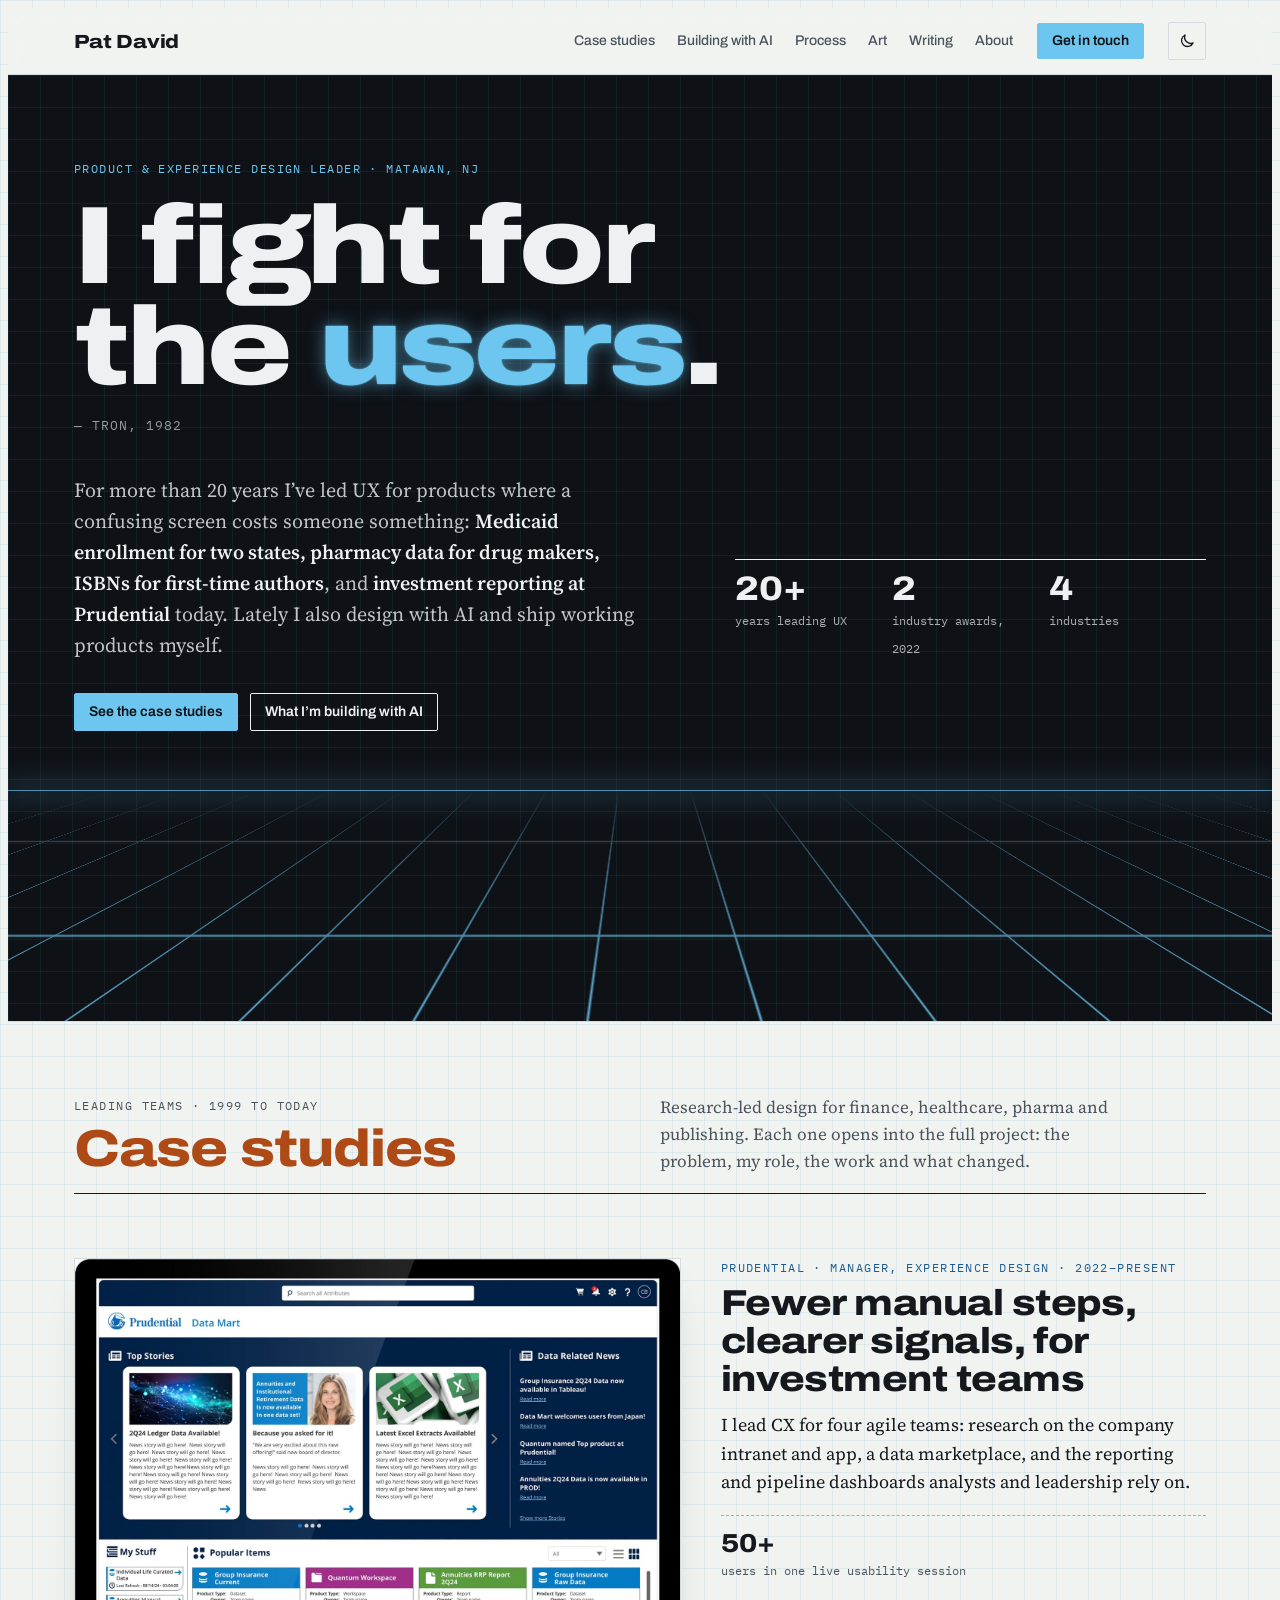
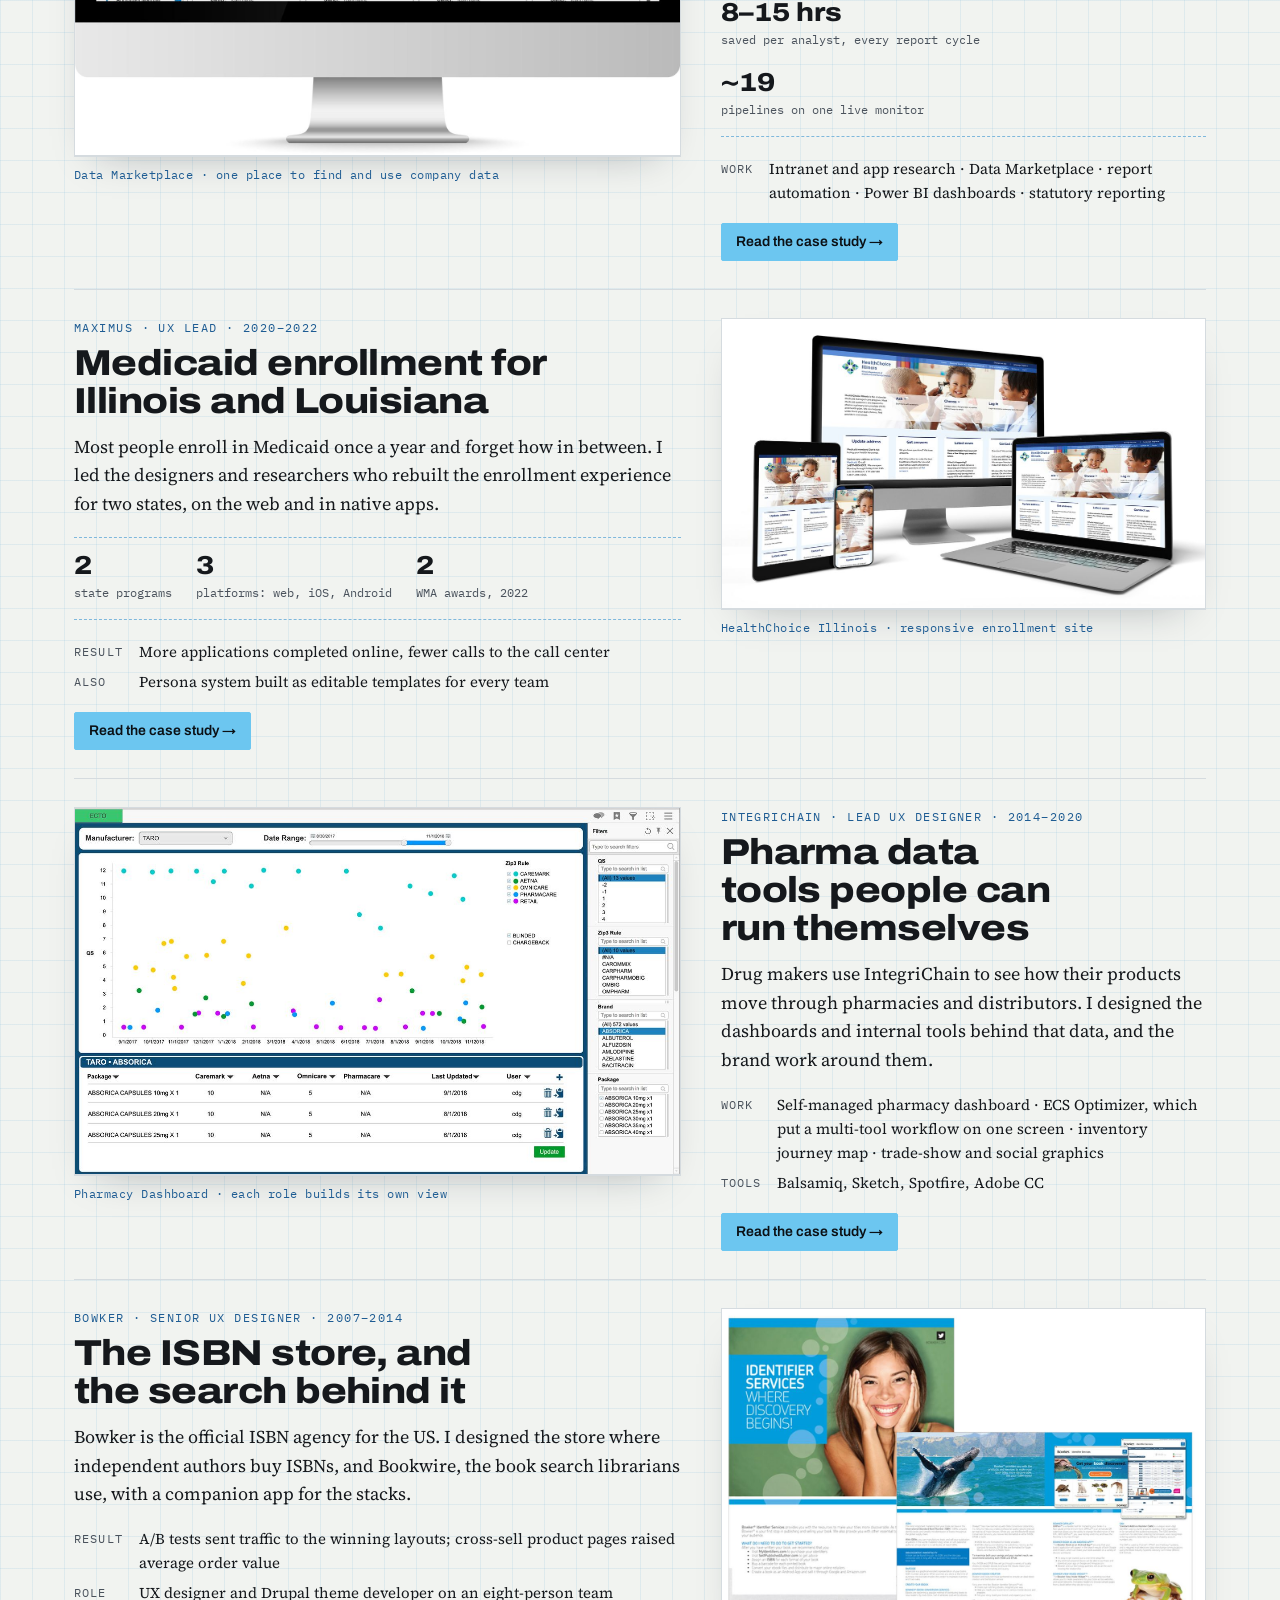
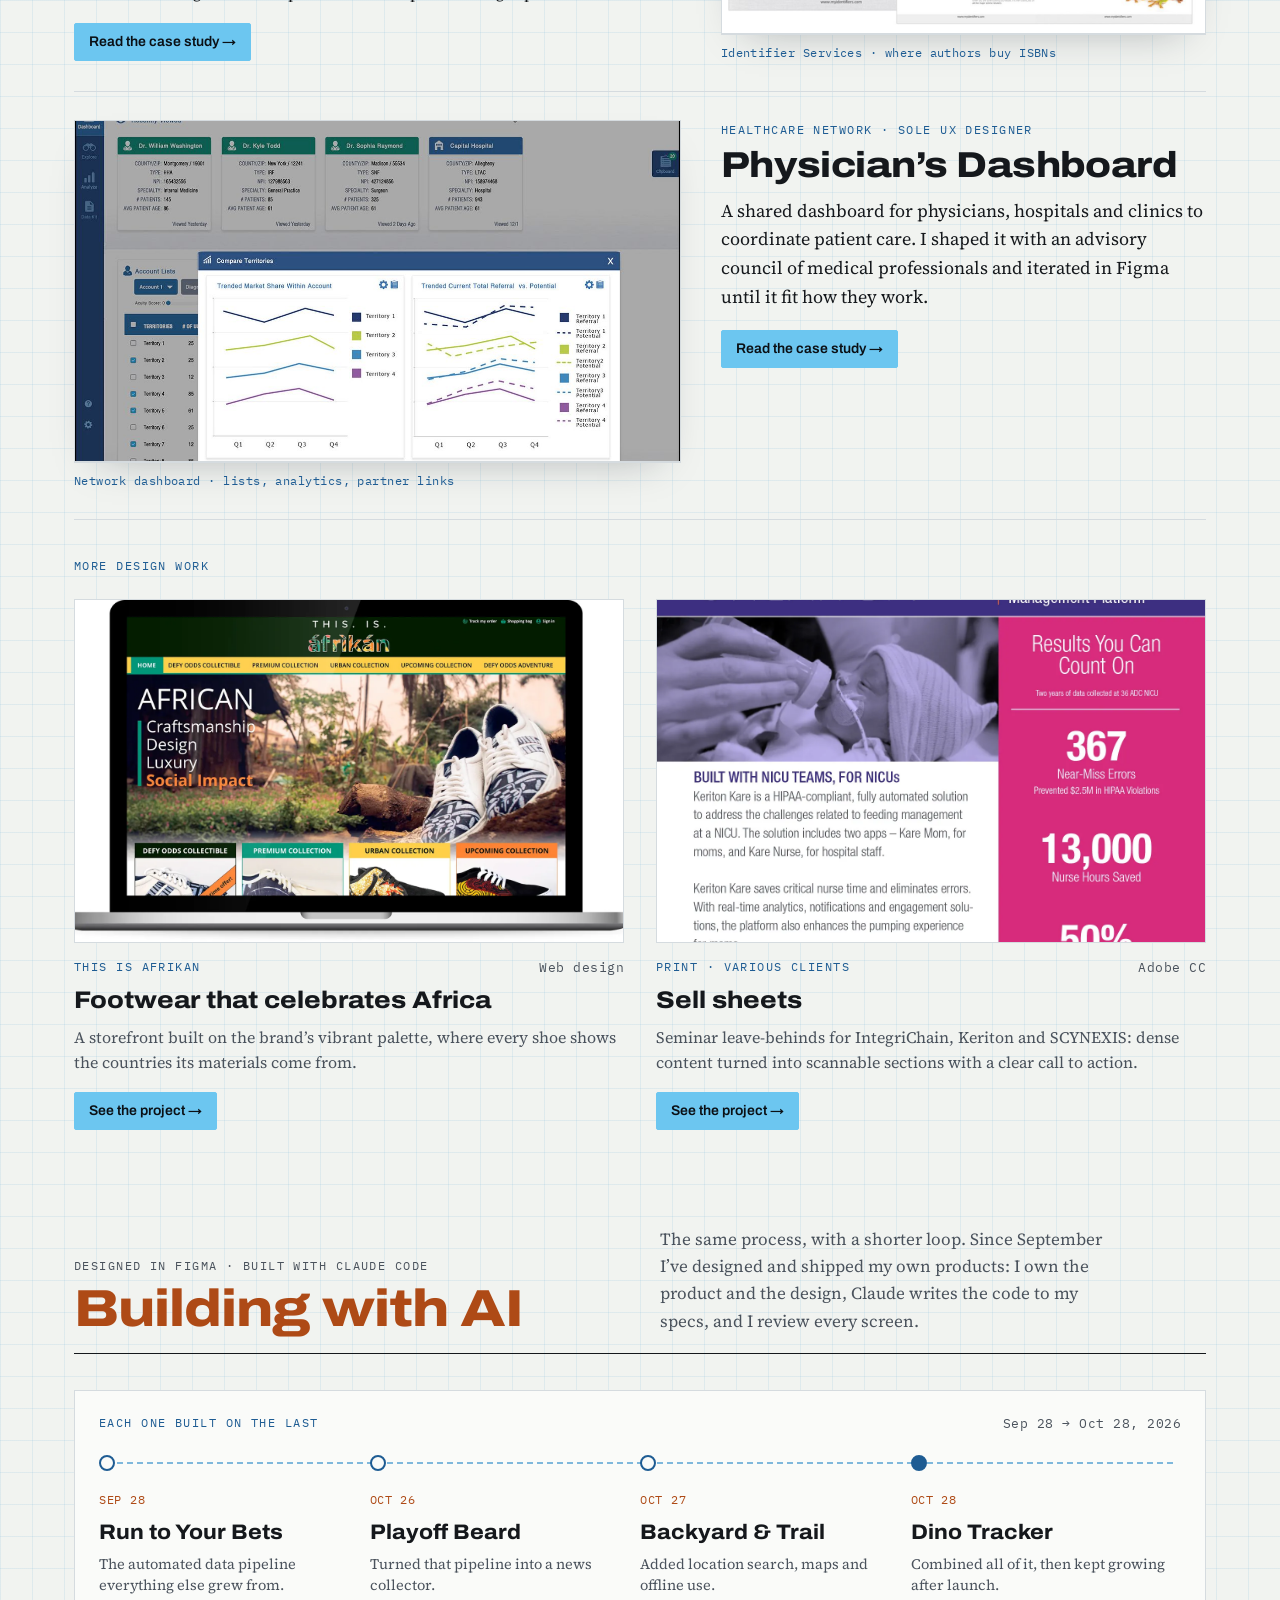
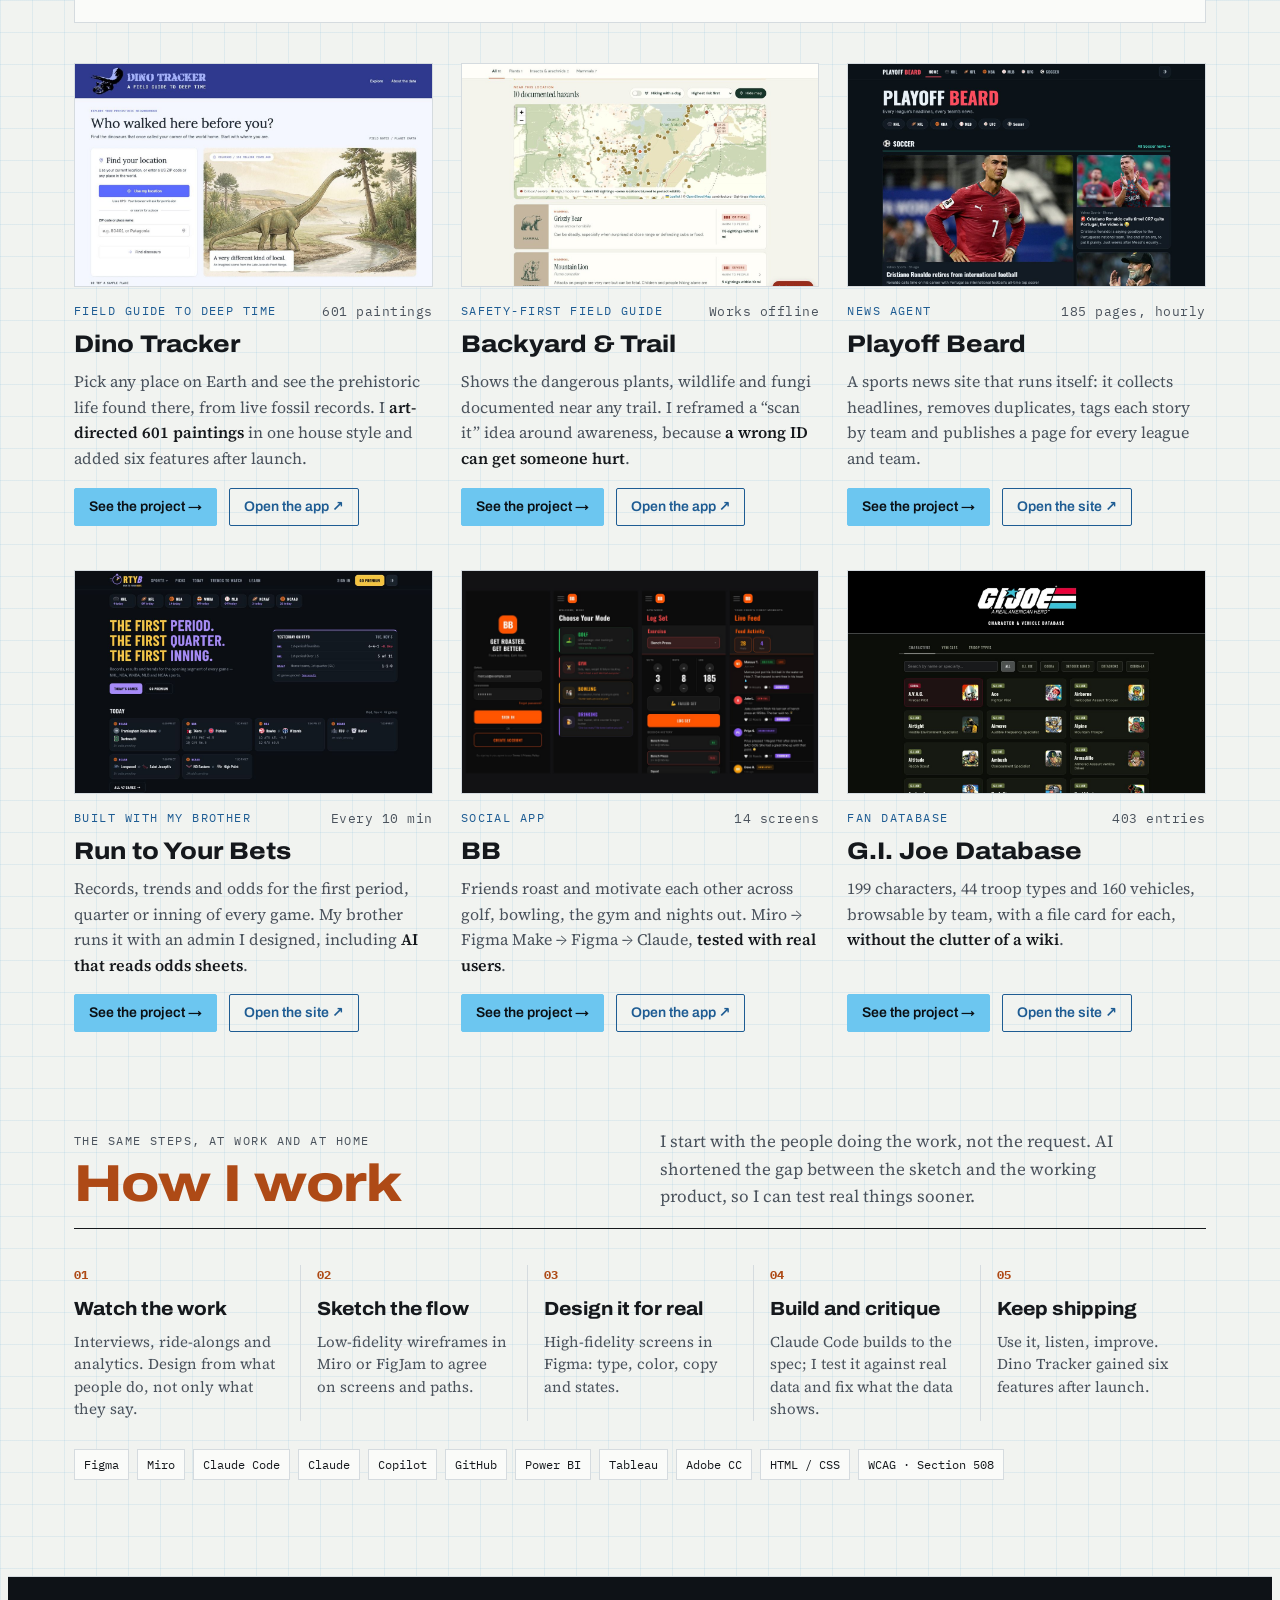
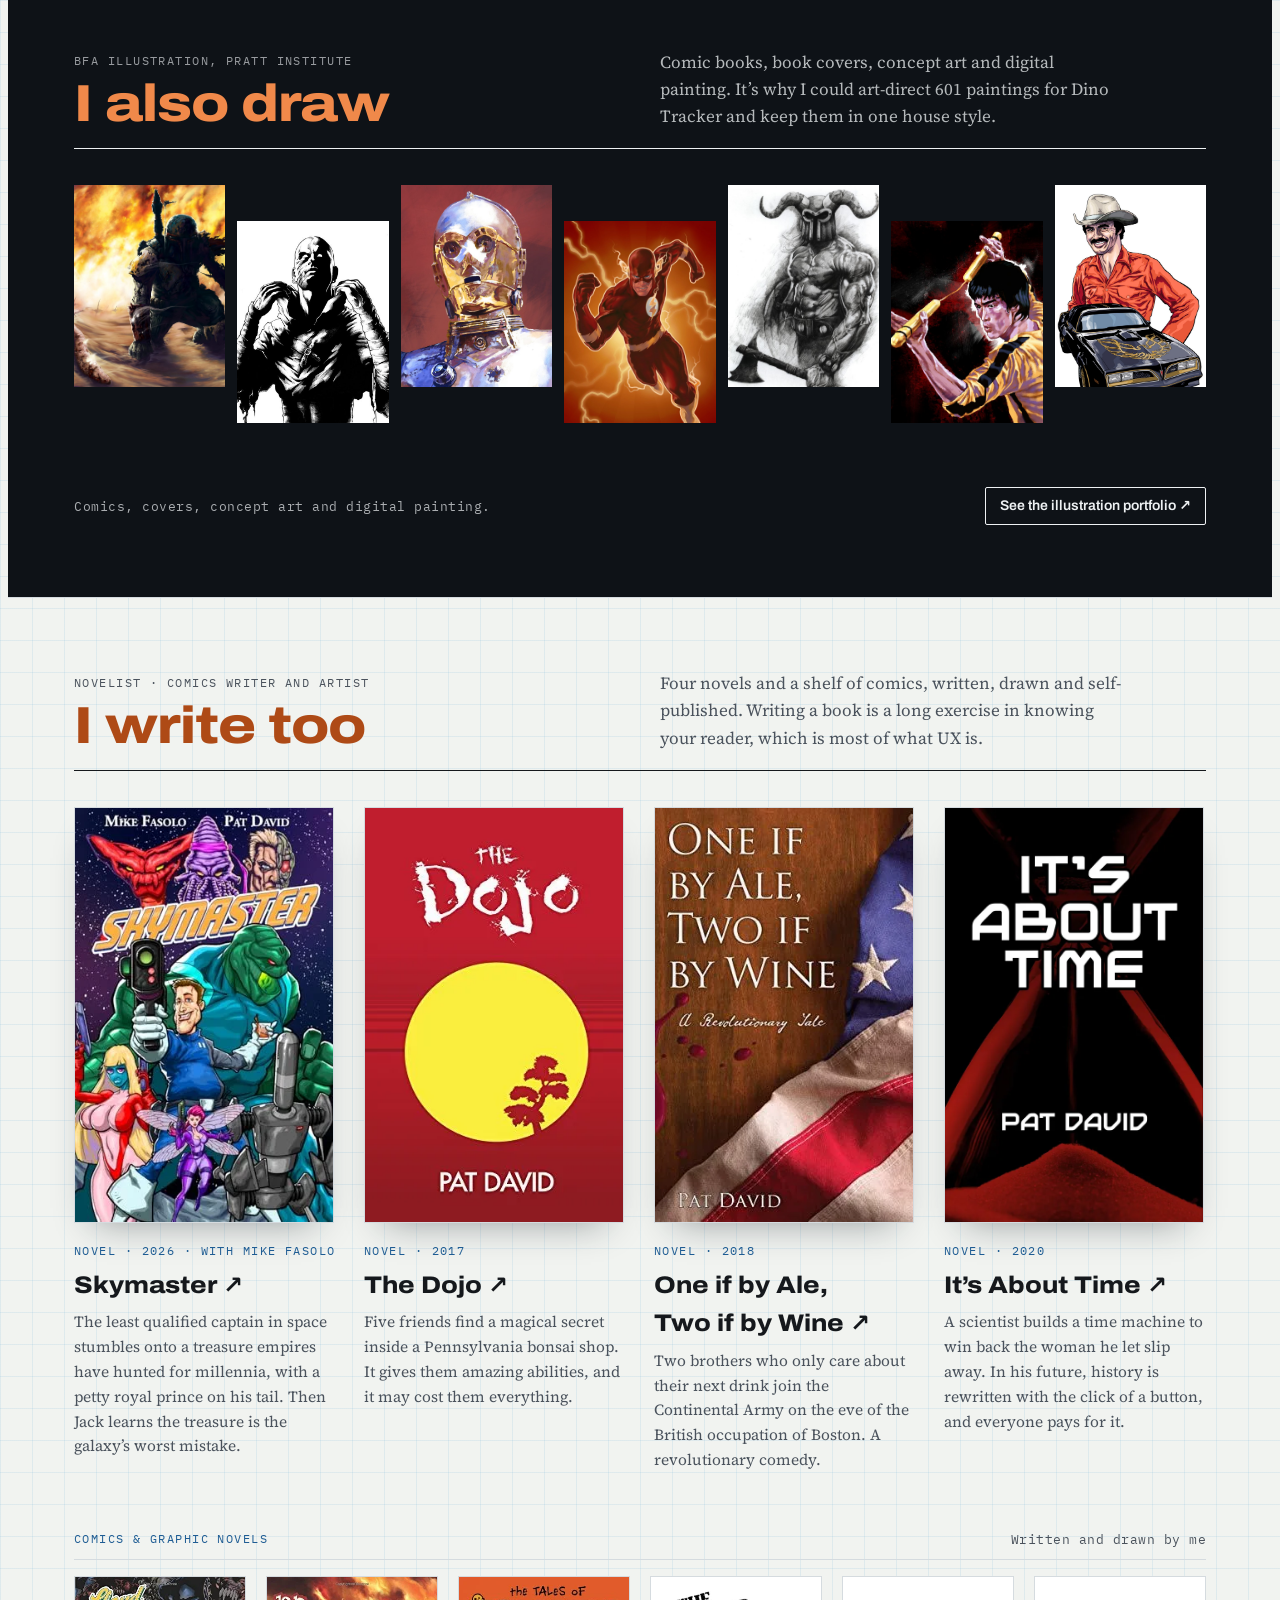
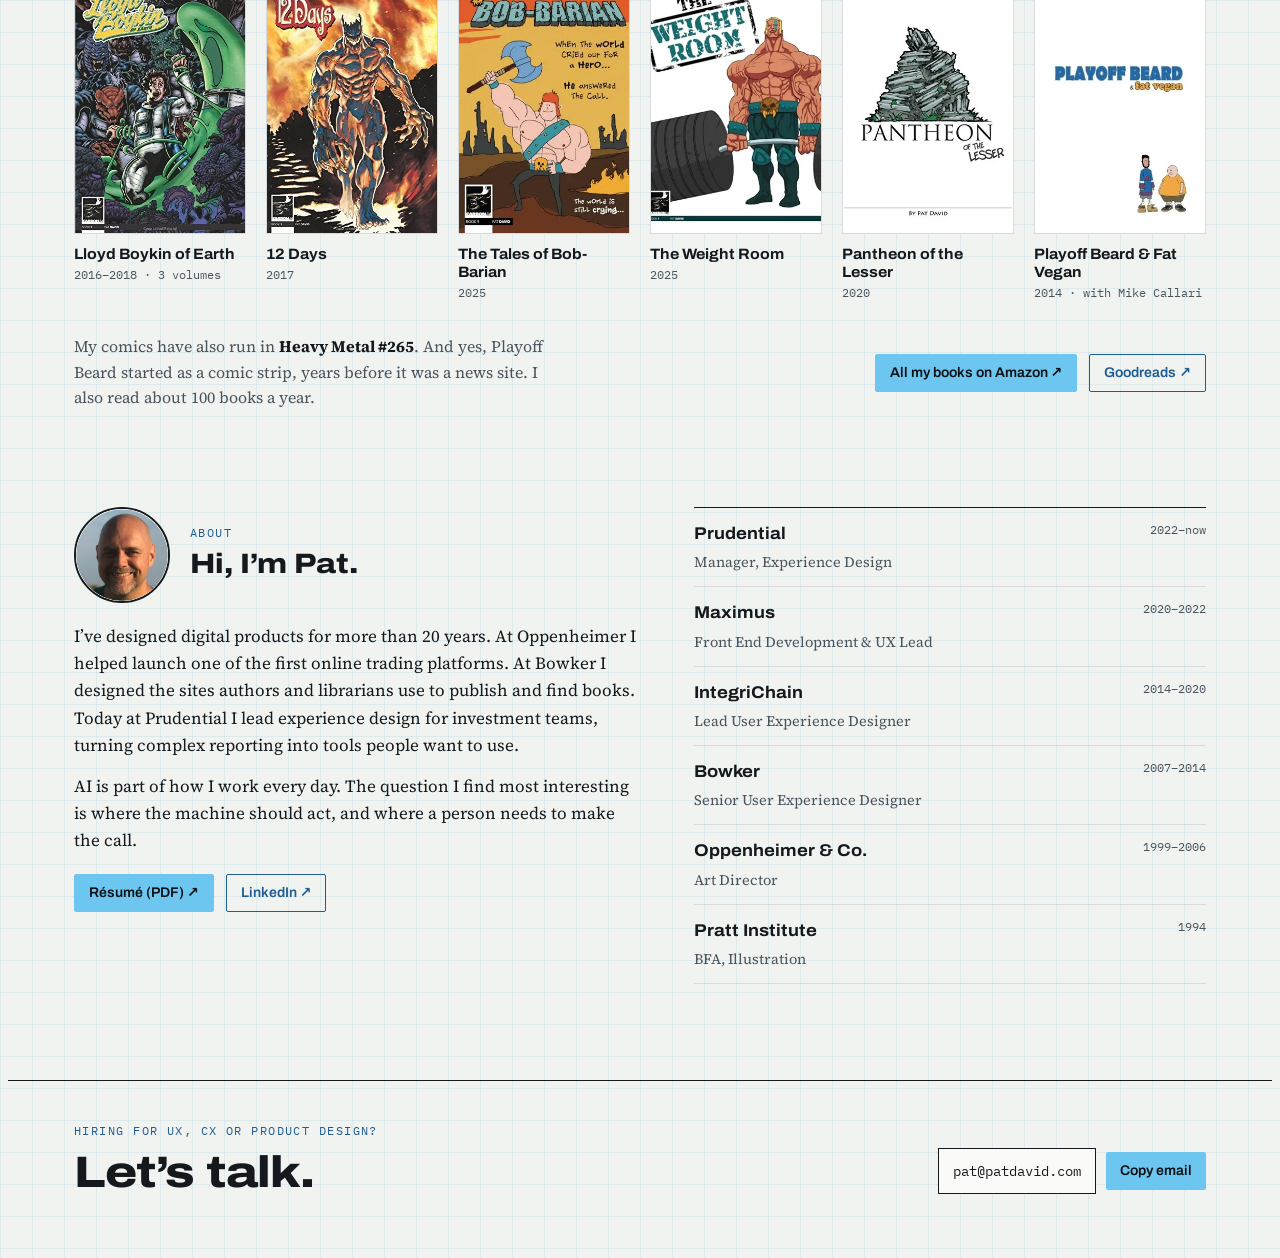
==== commit e6ef4fd7: "Hero: bold investment reporting at Prudential Co-Authored-By: Claude Opus 5.5 <noreply@anthropic.com" ====
--- a/index.html
+++ b/index.html
@@ -294,7 +294,7 @@
       <h1>I fight for the <em>users</em>.</h1>
       <span class="cite">— TRON, 1982</span>
       <div class="lede">
-        <p>For more than 20 years I&rsquo;ve led UX for products where a confusing screen costs someone something: <b>Medicaid enrollment for two states, pharmacy data for drug makers, ISBNs for first-time authors</b>, and investment reporting at Prudential today. Lately I also design with AI and ship working products myself.</p>
+        <p>For more than 20 years I&rsquo;ve led UX for products where a confusing screen costs someone something: <b>Medicaid enrollment for two states, pharmacy data for drug makers, ISBNs for first-time authors</b>, and <b>investment reporting at Prudential</b> today. Lately I also design with AI and ship working products myself.</p>
         <div class="facts" aria-label="At a glance">
           <div><strong>20+</strong><span>years leading UX</span></div>
           <div><strong>2</strong><span>industry awards, 2022</span></div>
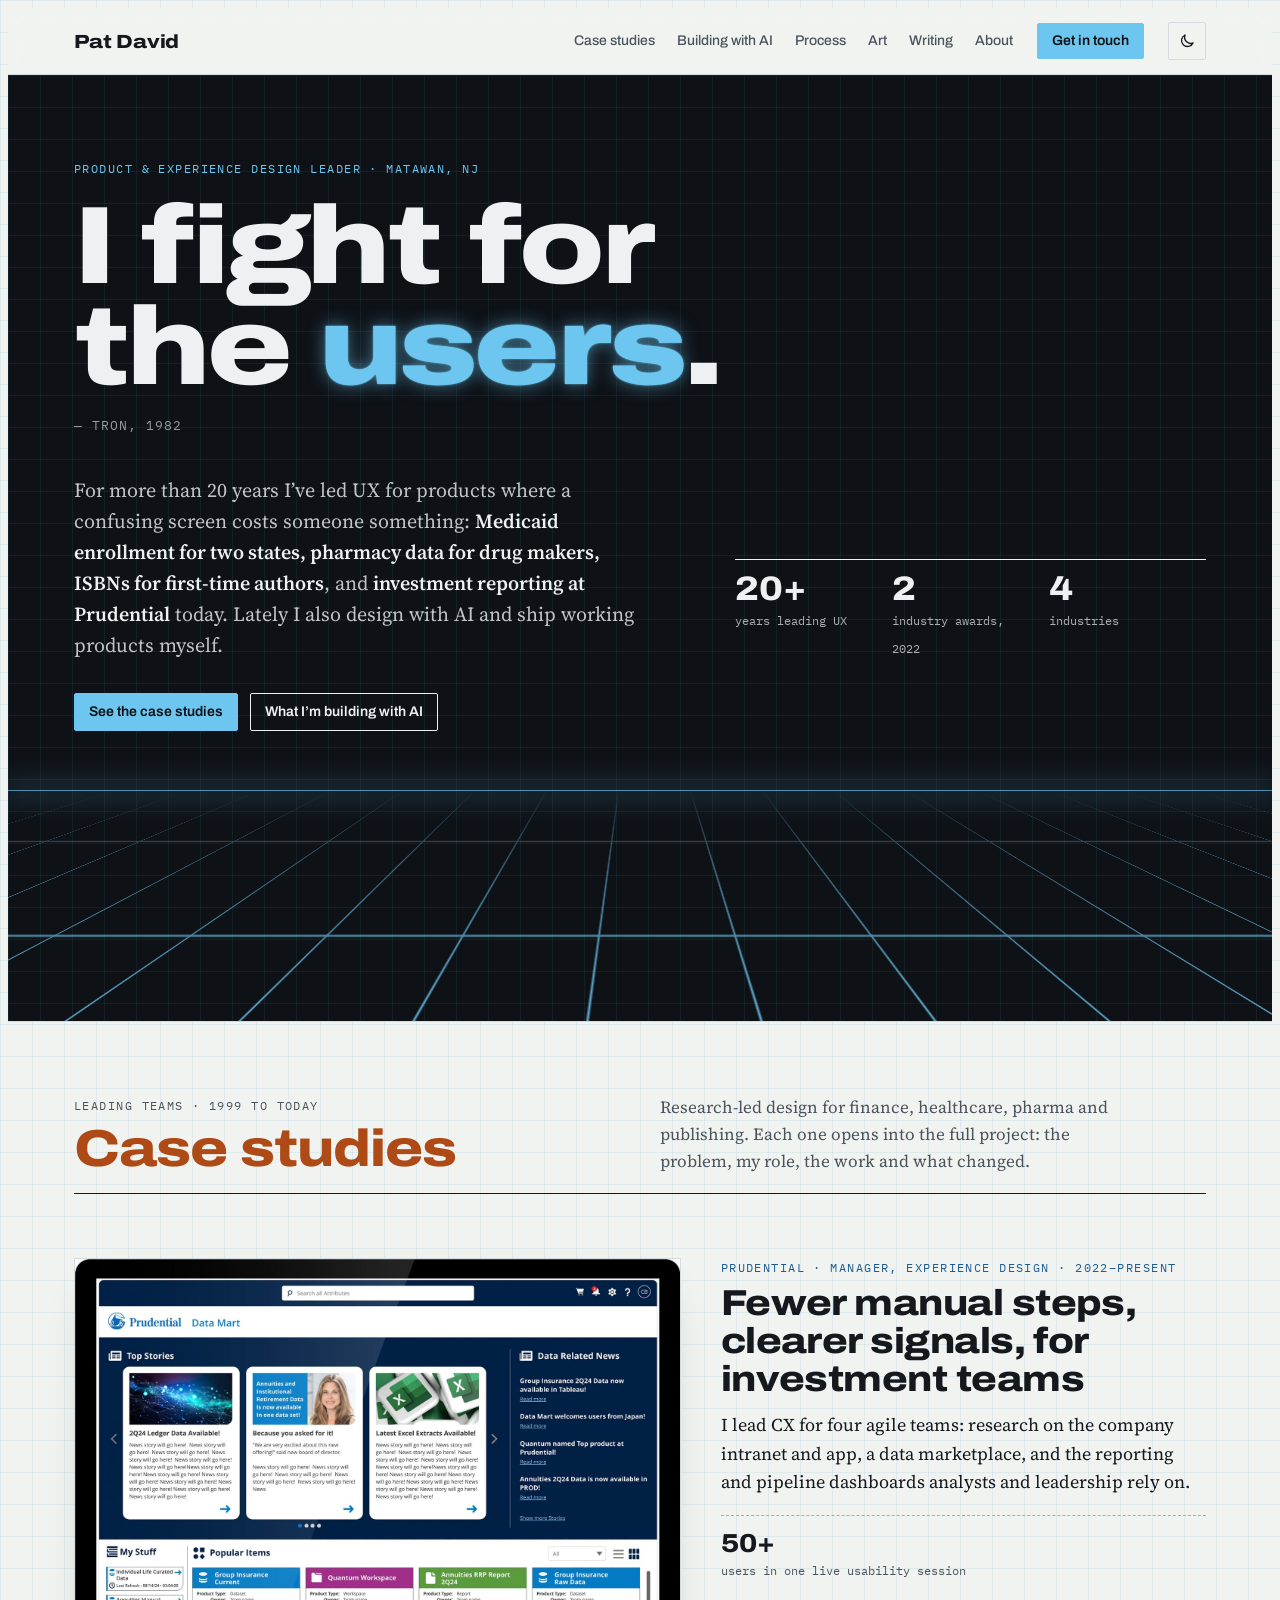
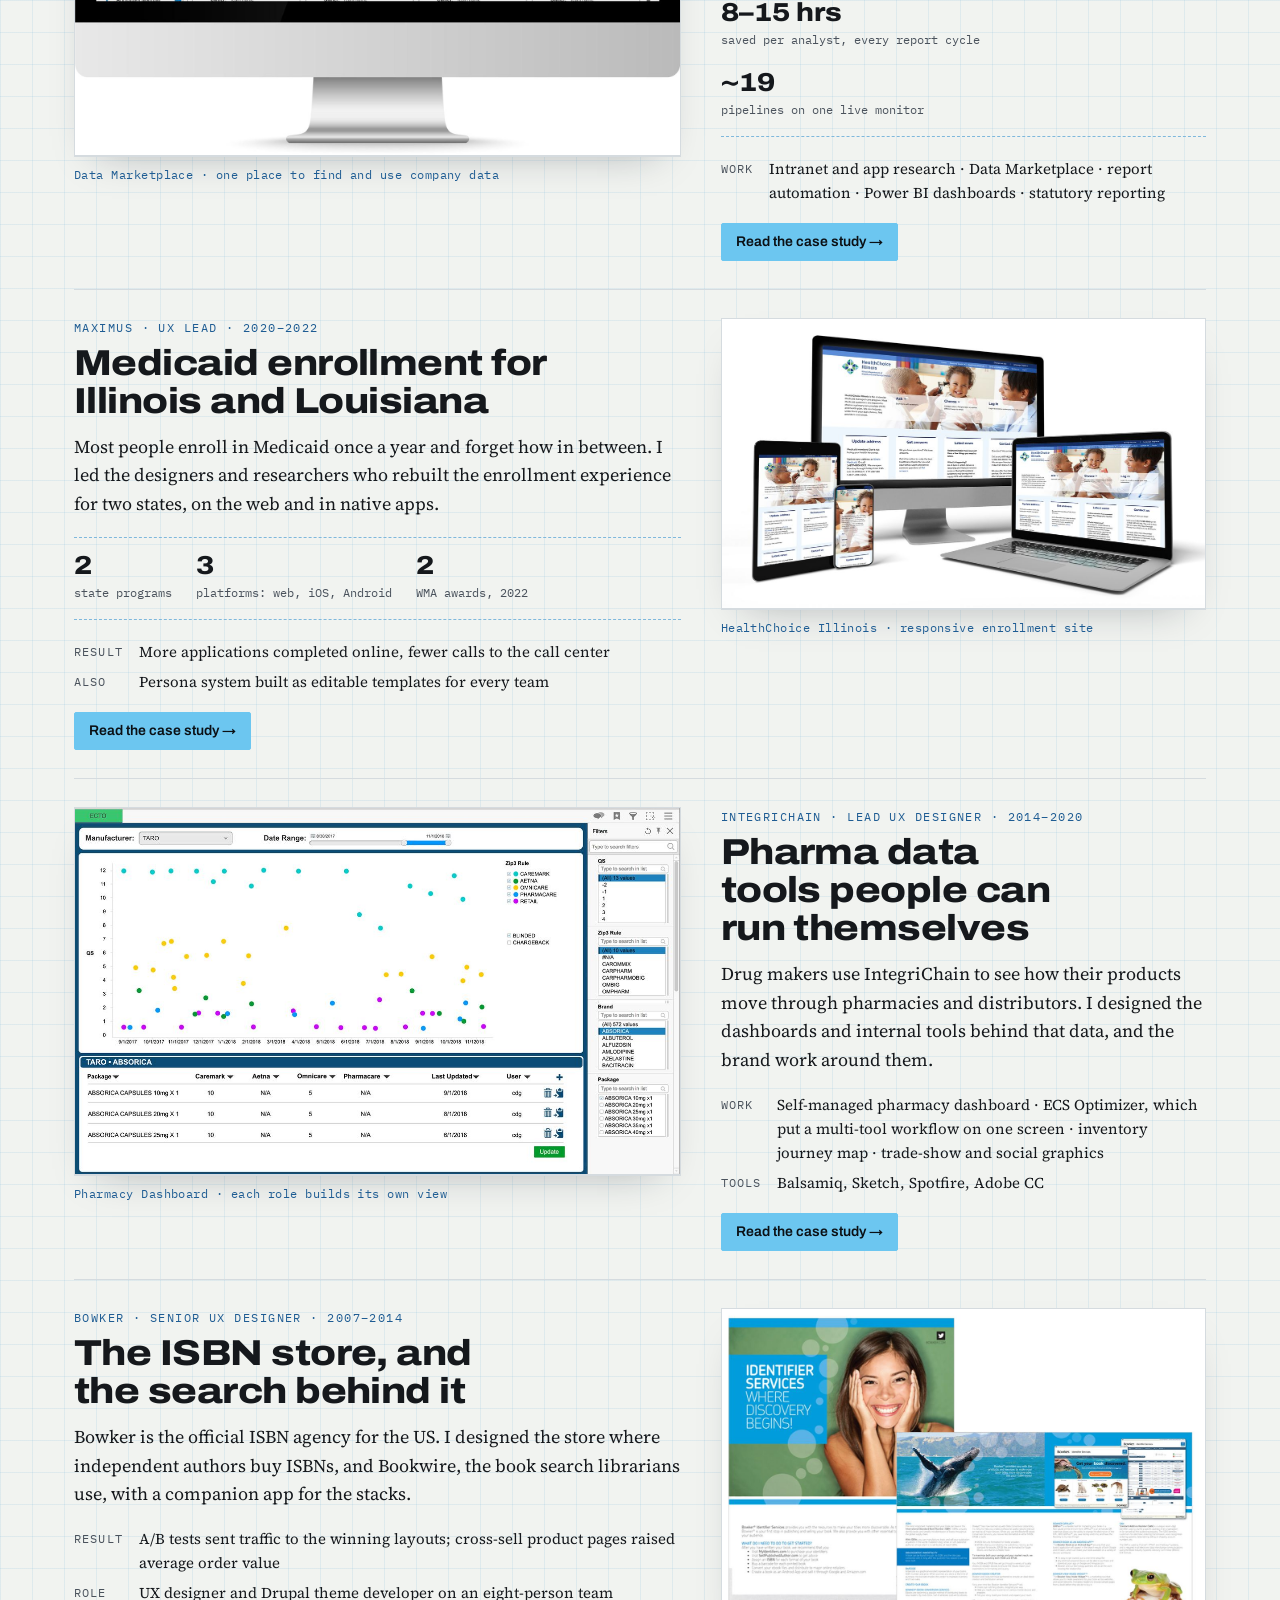
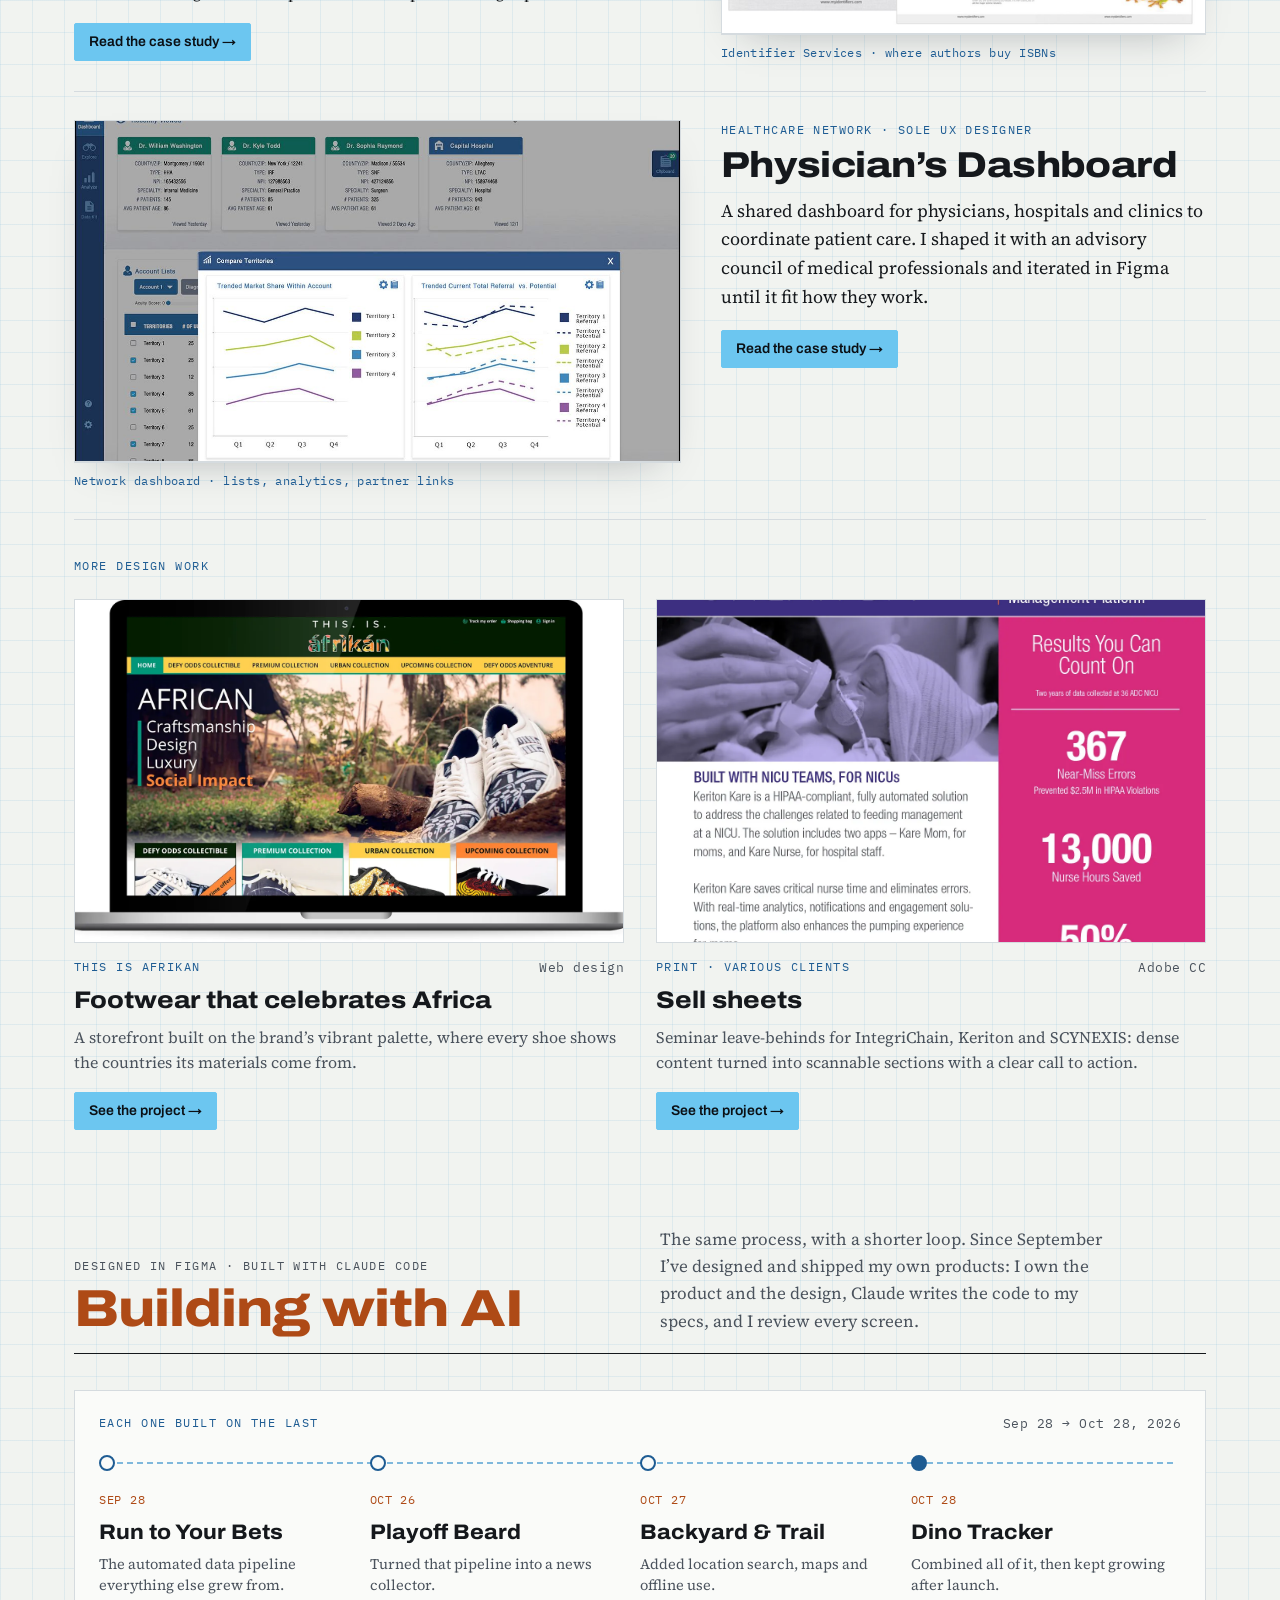
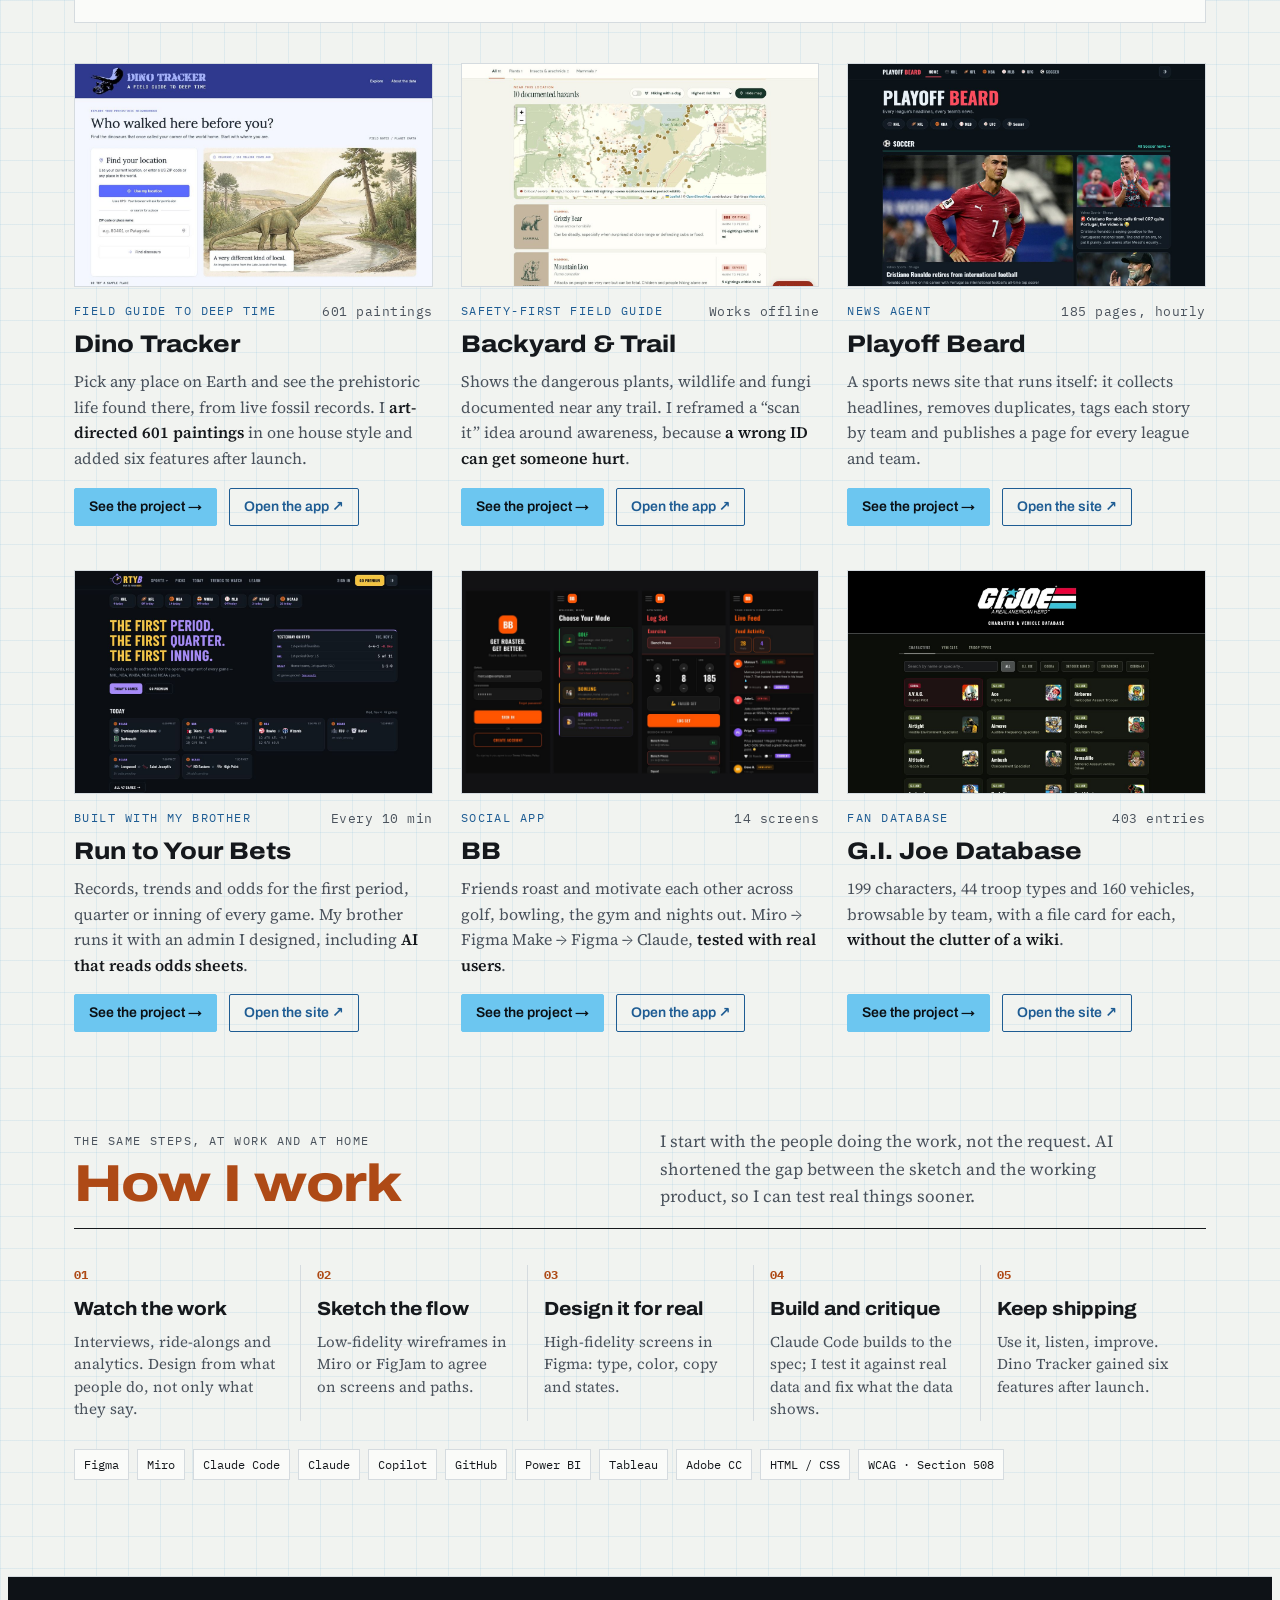
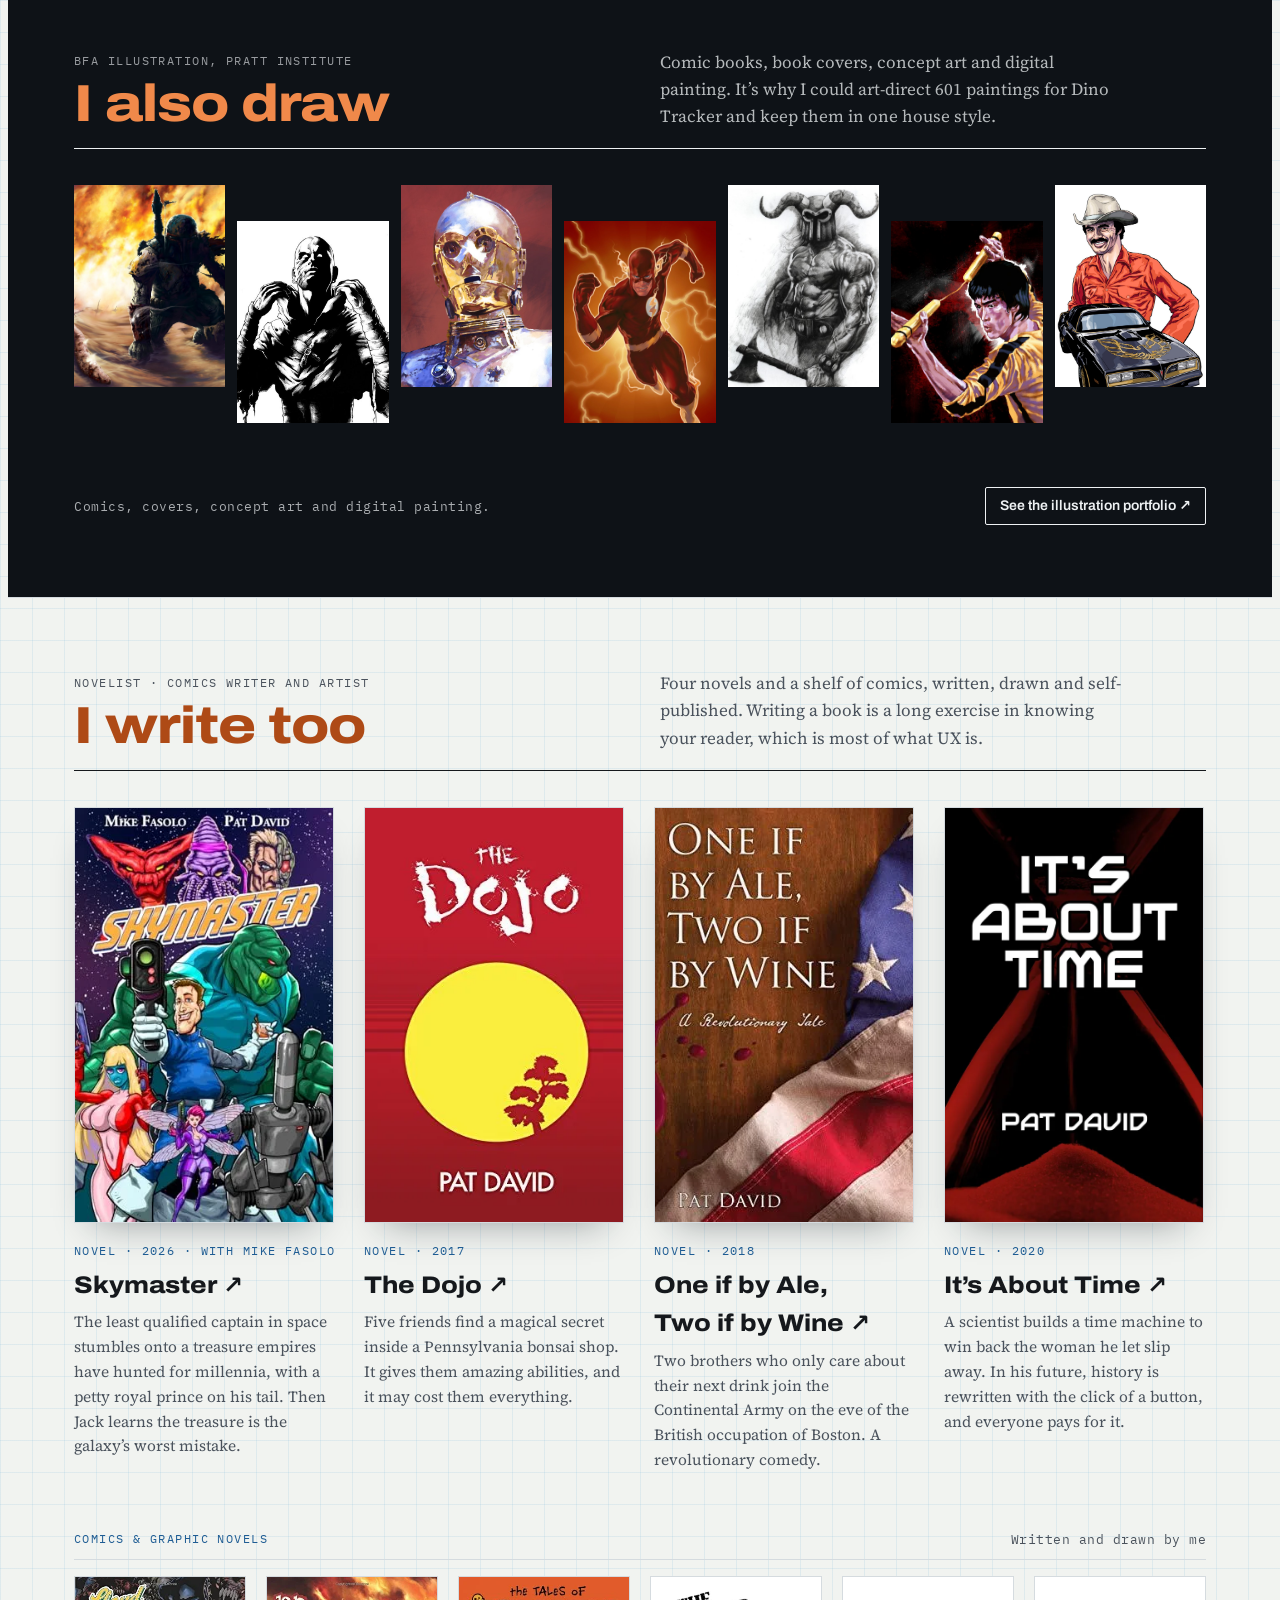
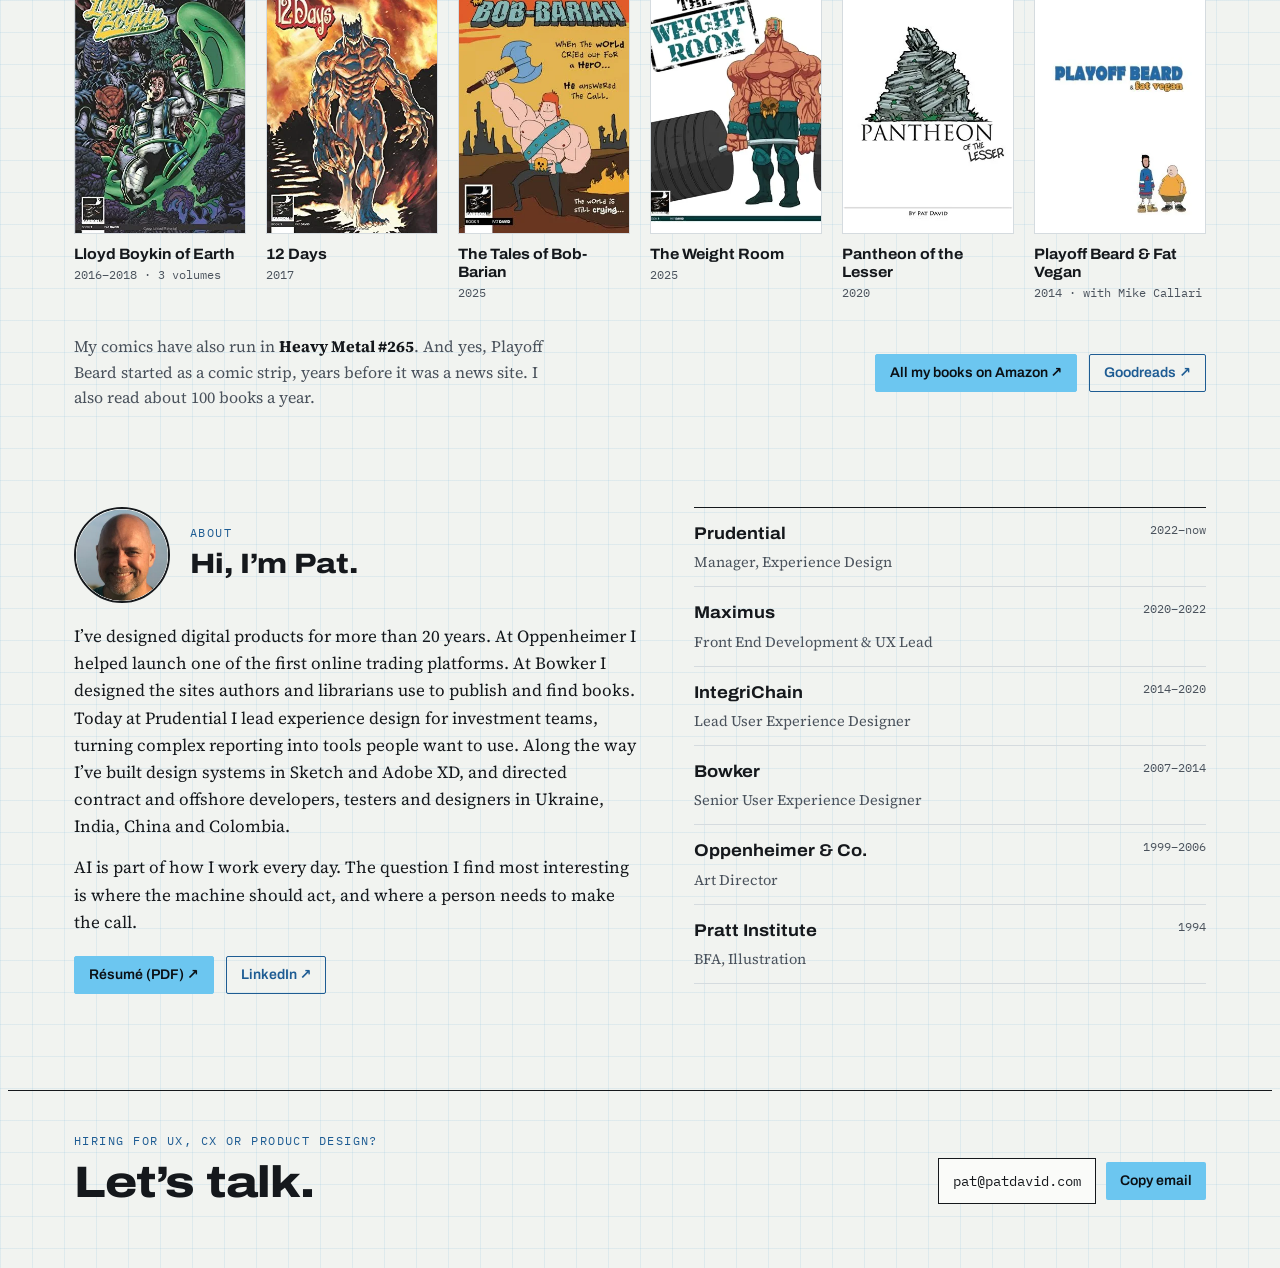
==== commit 6f474ef0: "Call out design systems (Sketch, Adobe XD) and directing offshore and contract teams Co-Authored-By:" ====
--- a/index.html
+++ b/index.html
@@ -546,7 +546,7 @@
     <div class="wrap about">
       <div>
         <div class="who"><img src="img/pat.jpg" alt="Pat David"><div><div class="label">About</div><h3>Hi, I&rsquo;m Pat.</h3></div></div>
-        <p>I&rsquo;ve designed digital products for more than 20 years. At Oppenheimer I helped launch one of the first online trading platforms. At Bowker I designed the sites authors and librarians use to publish and find books. Today at Prudential I lead experience design for investment teams, turning complex reporting into tools people want to use.</p>
+        <p>I&rsquo;ve designed digital products for more than 20 years. At Oppenheimer I helped launch one of the first online trading platforms. At Bowker I designed the sites authors and librarians use to publish and find books. Today at Prudential I lead experience design for investment teams, turning complex reporting into tools people want to use. Along the way I&rsquo;ve built design systems in Sketch and Adobe XD, and directed contract and offshore developers, testers and designers in Ukraine, India, China and Colombia.</p>
         <p>AI is part of how I work every day. The question I find most interesting is where the machine should act, and where a person needs to make the call.</p>
         <div class="links" style="margin-top:20px"><a class="btn solid" href="Patrick_David_Resume.pdf" target="_blank" rel="noopener">Résumé (PDF) ↗</a><a class="btn" href="https://www.linkedin.com/in/pat-david-6aaa144/" target="_blank" rel="noopener">LinkedIn ↗</a></div>
       </div>
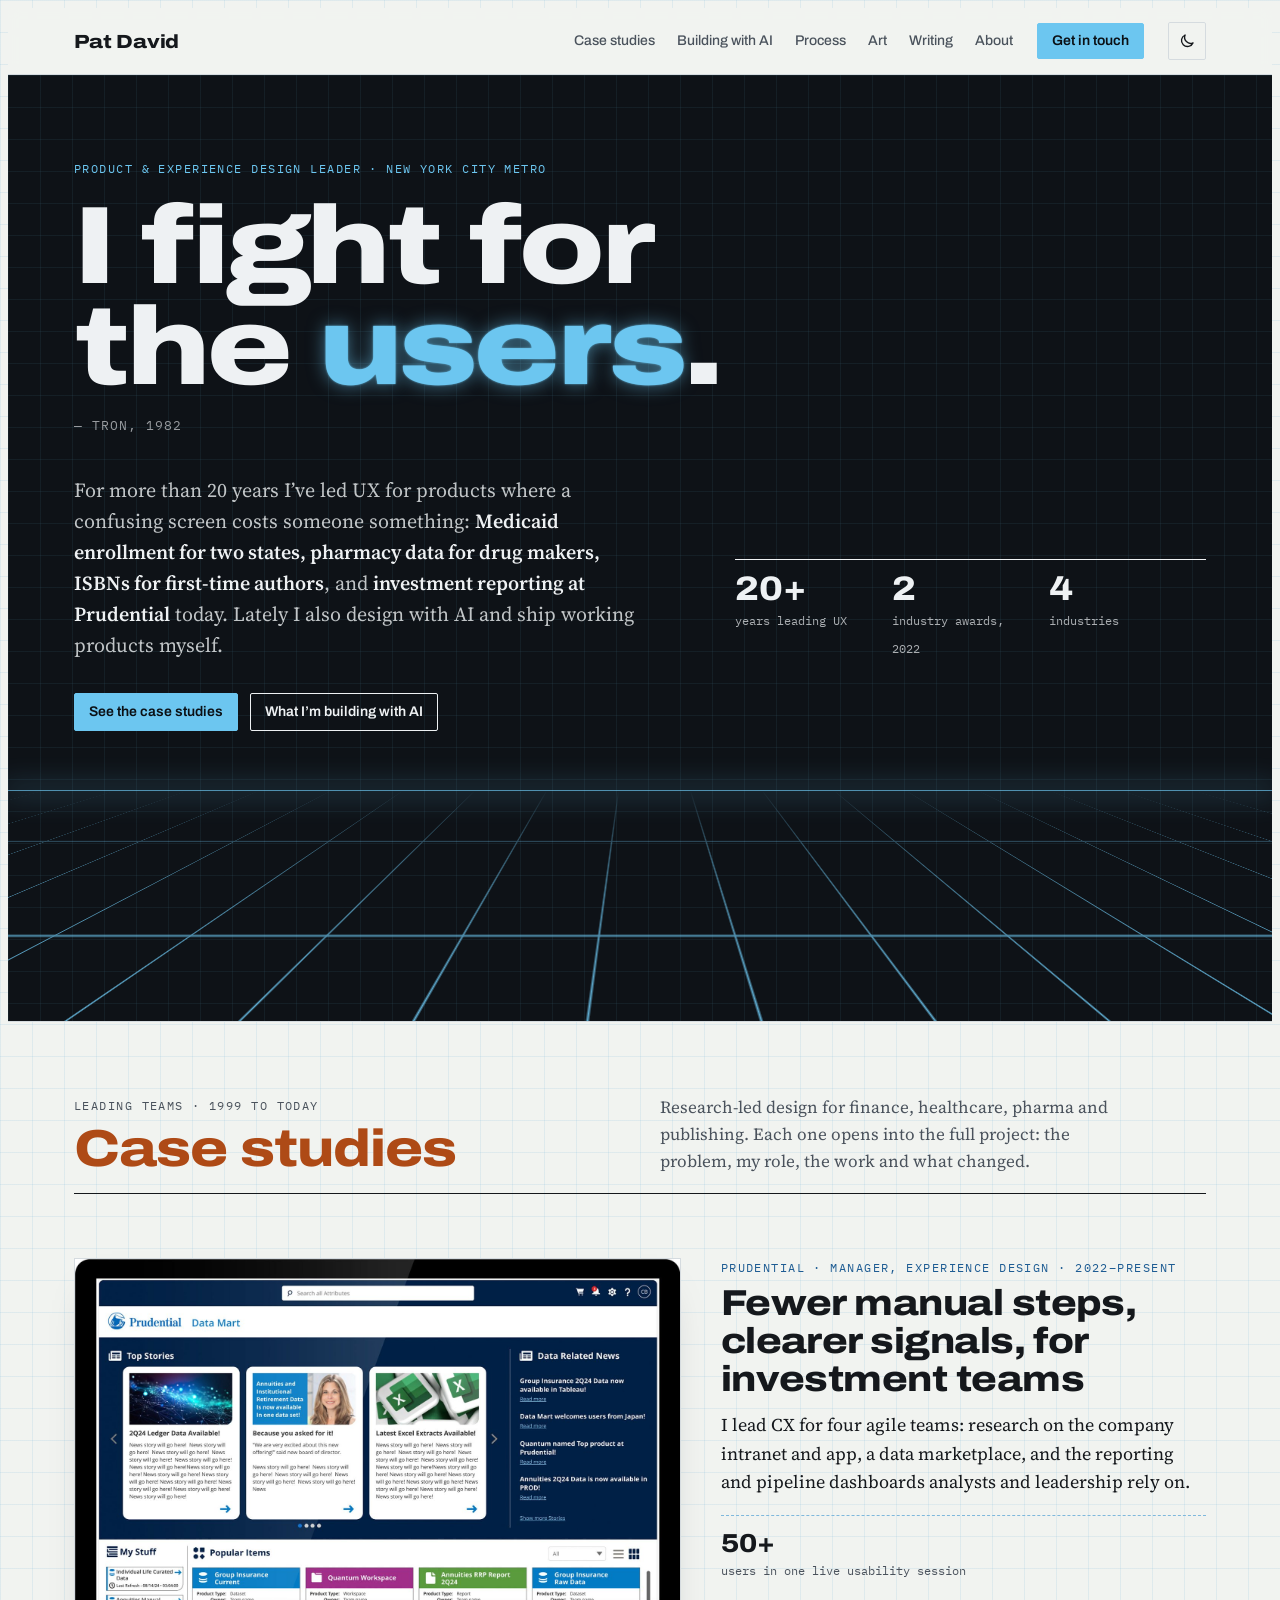
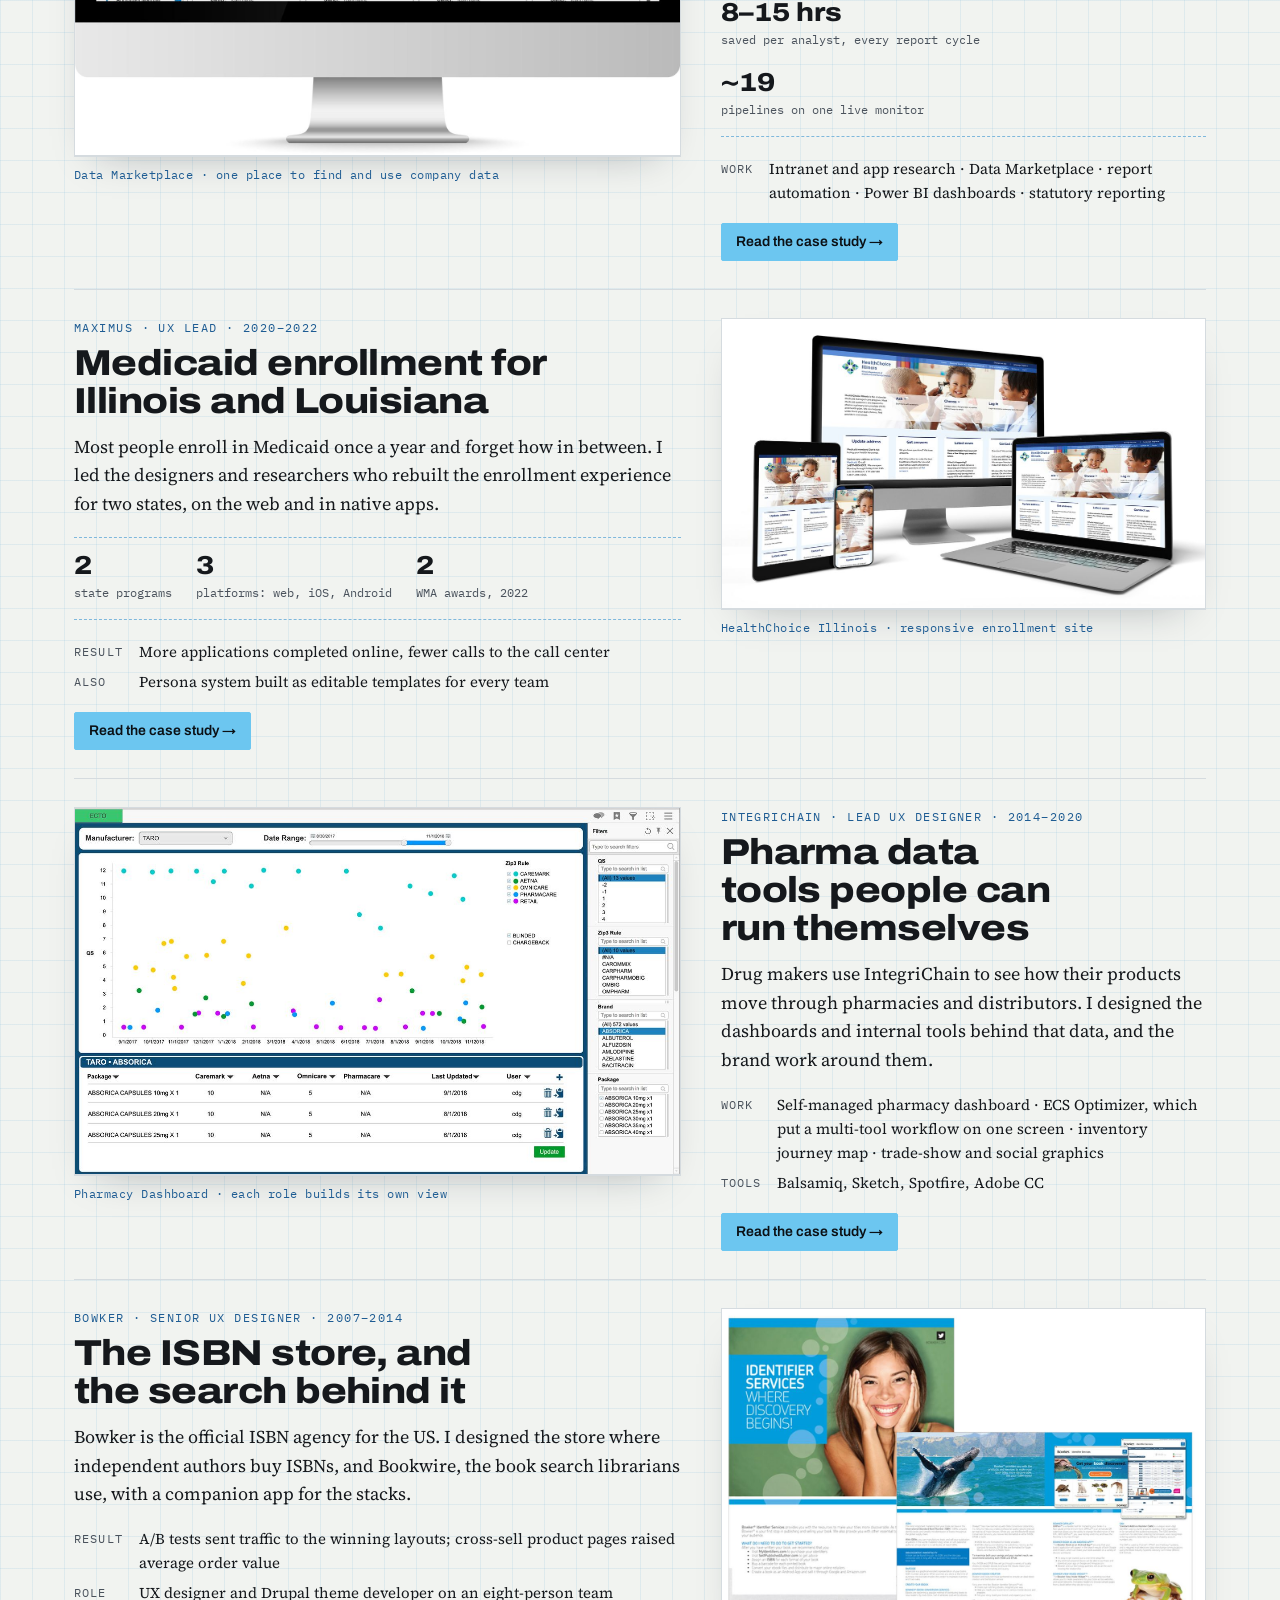
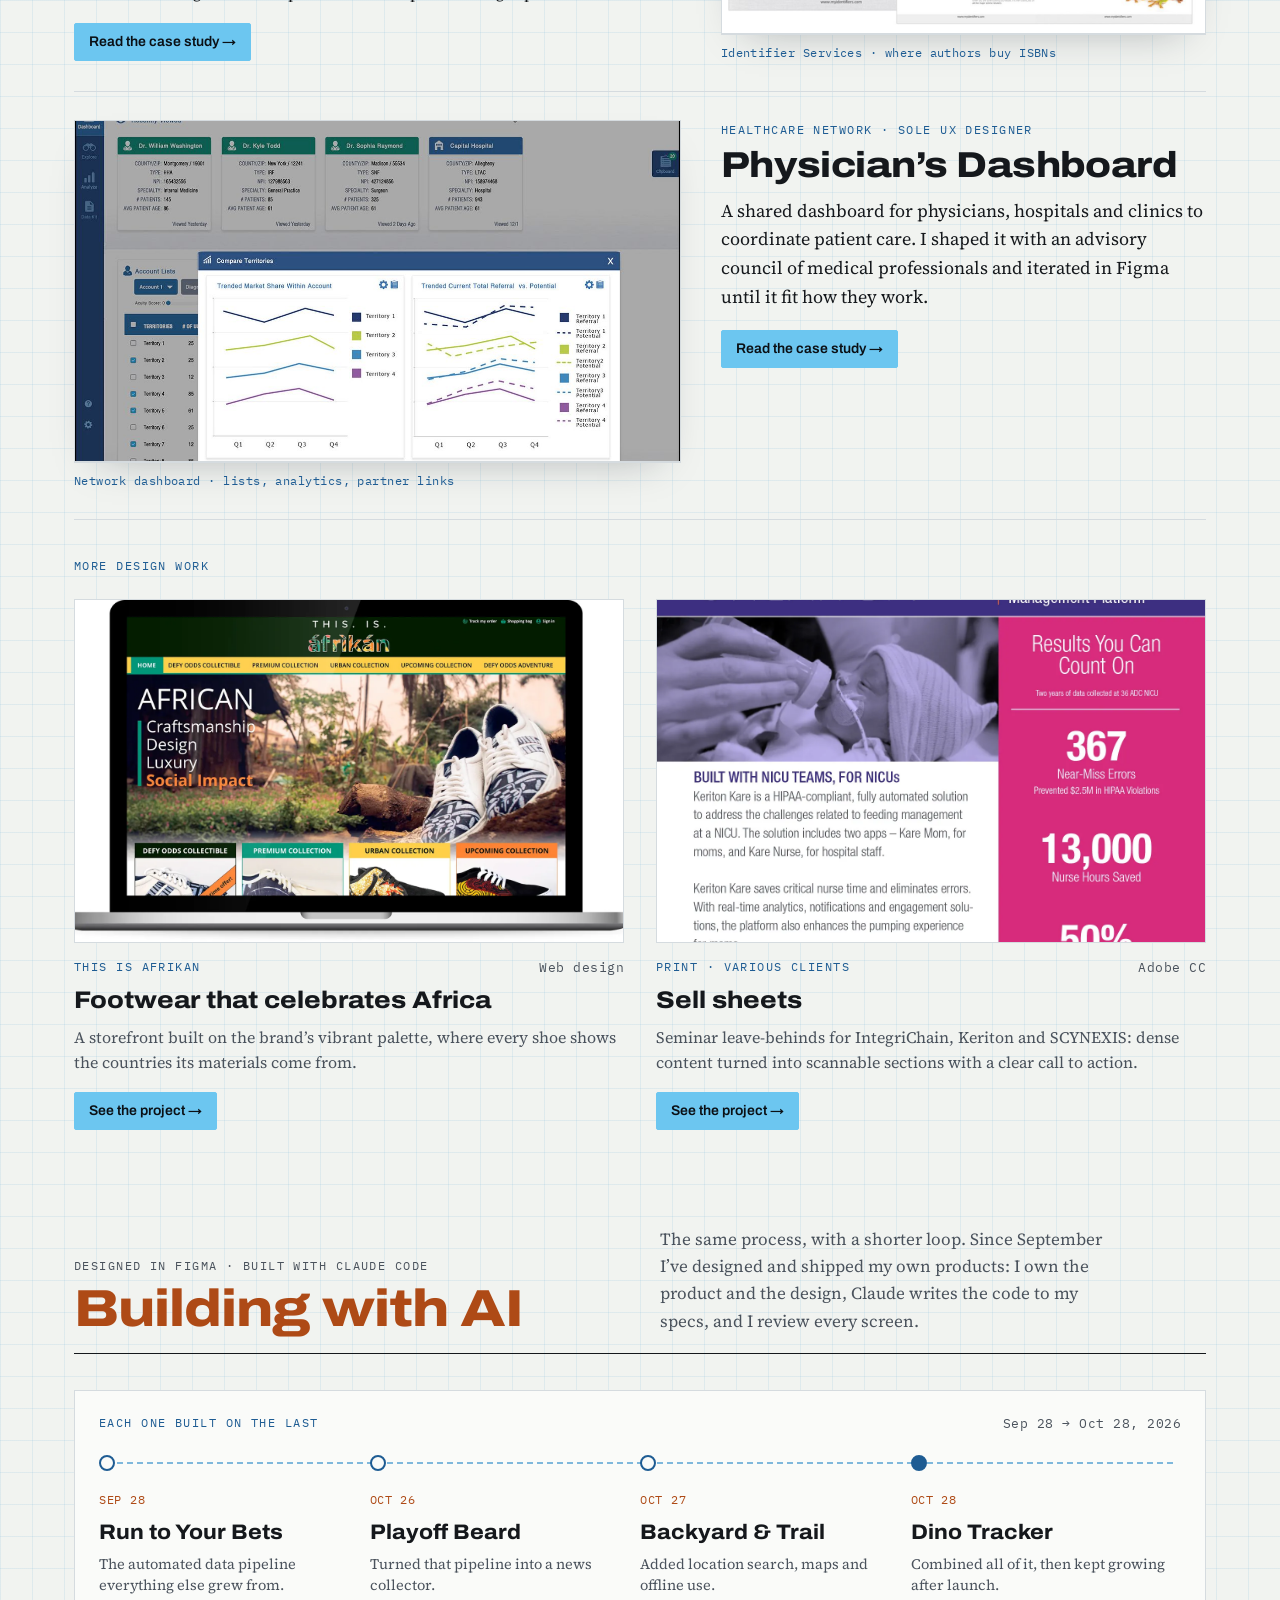
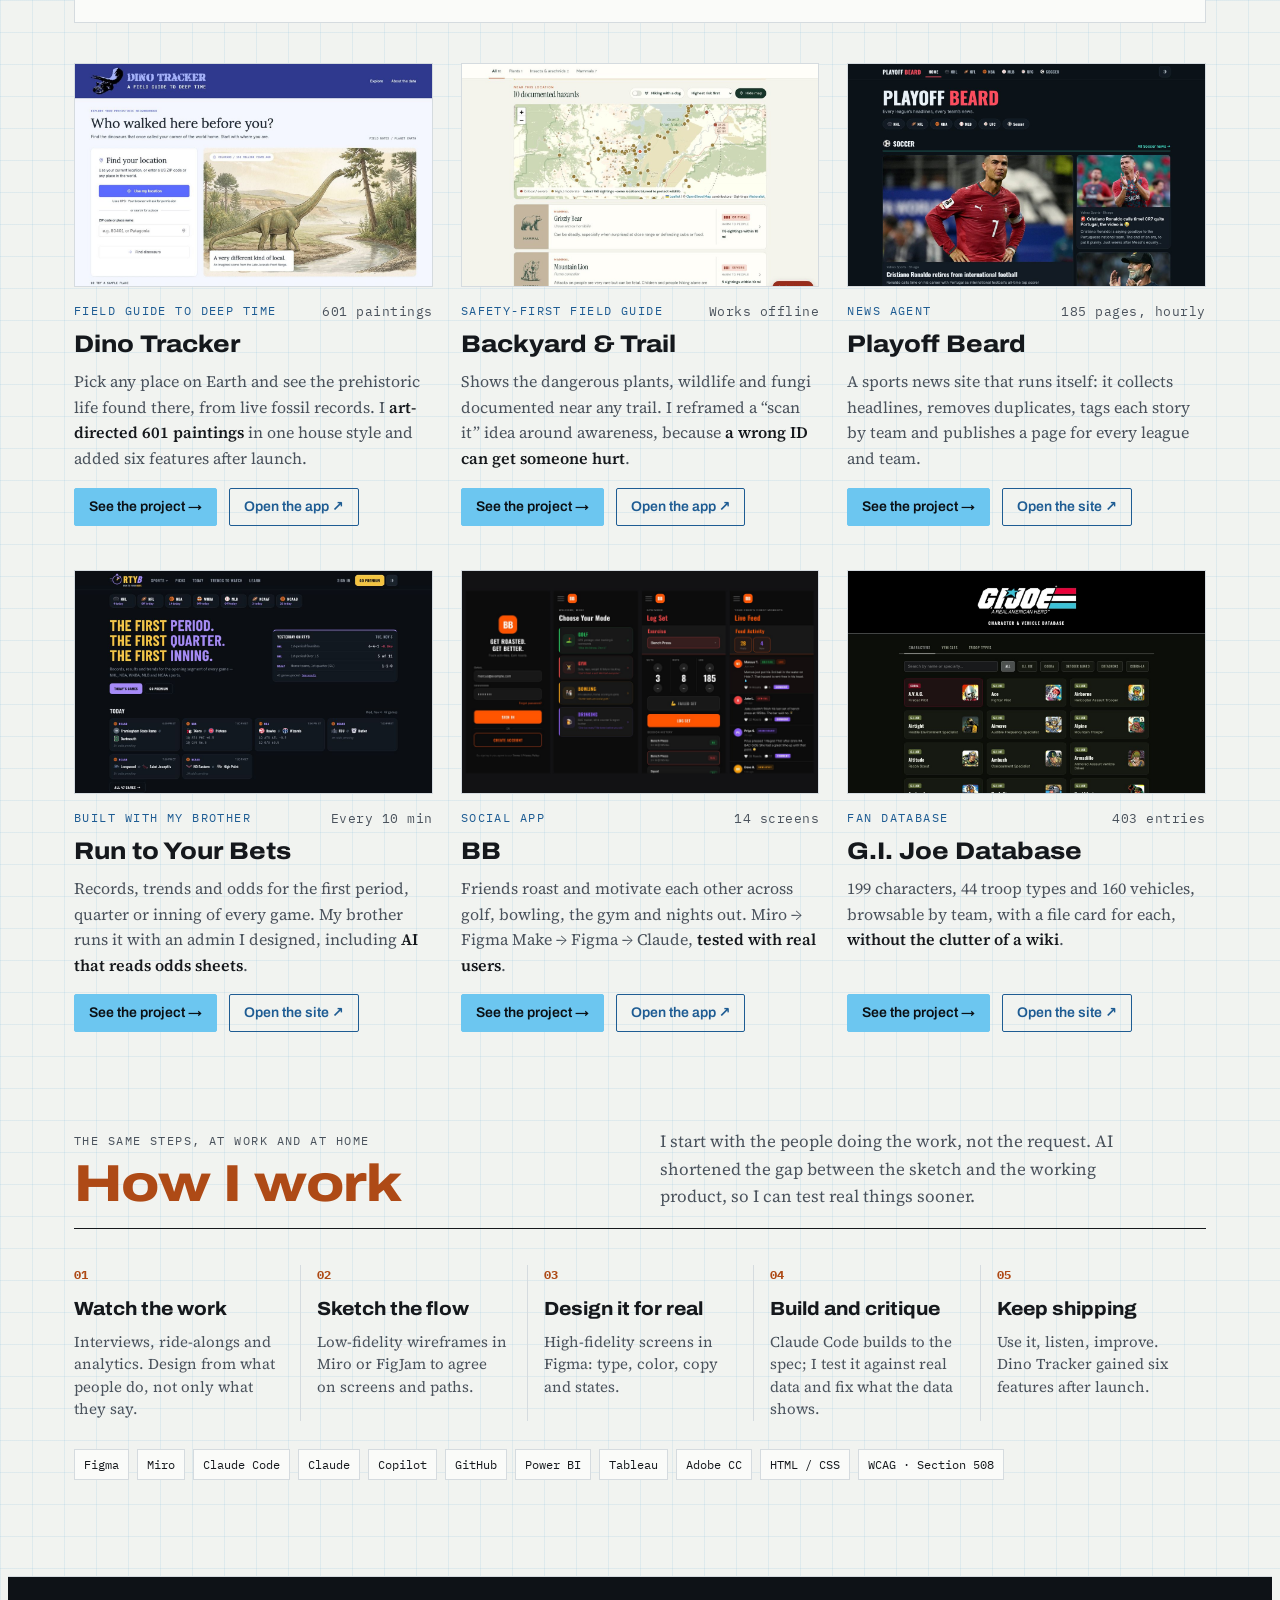
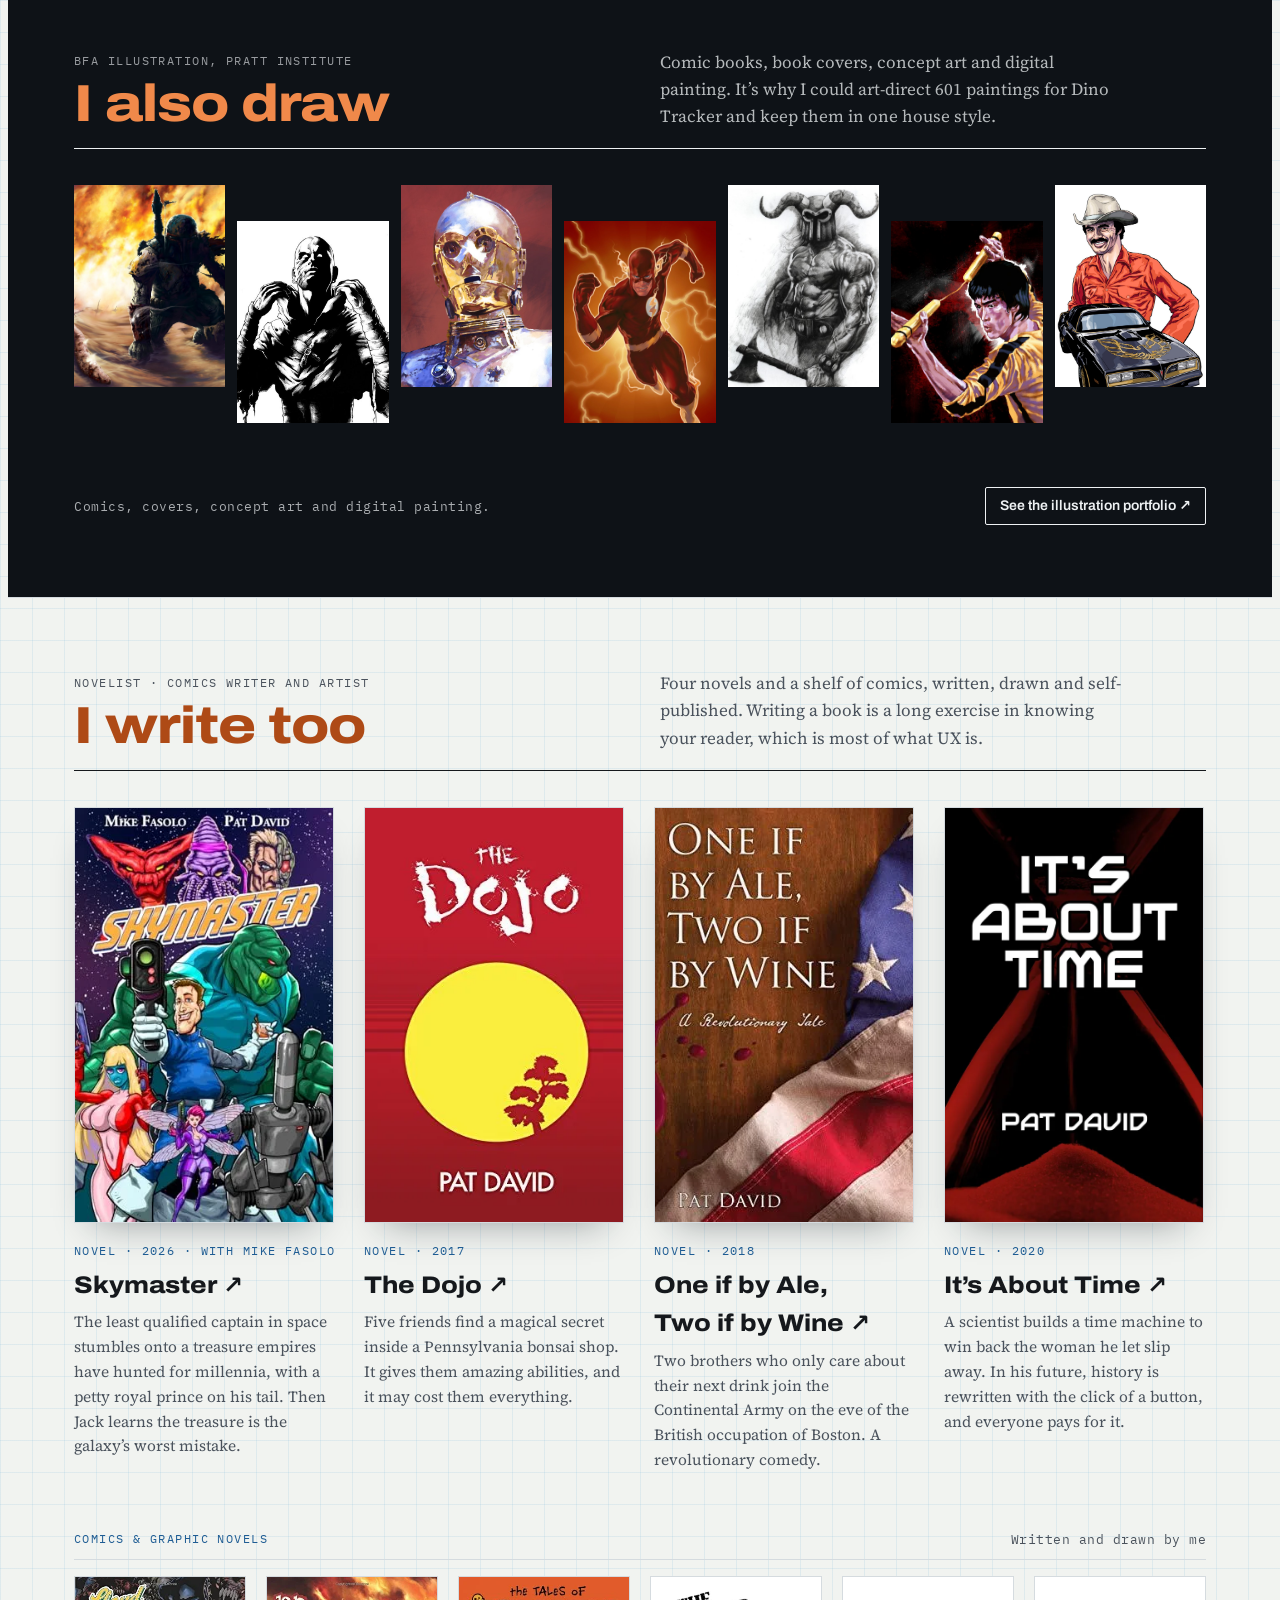
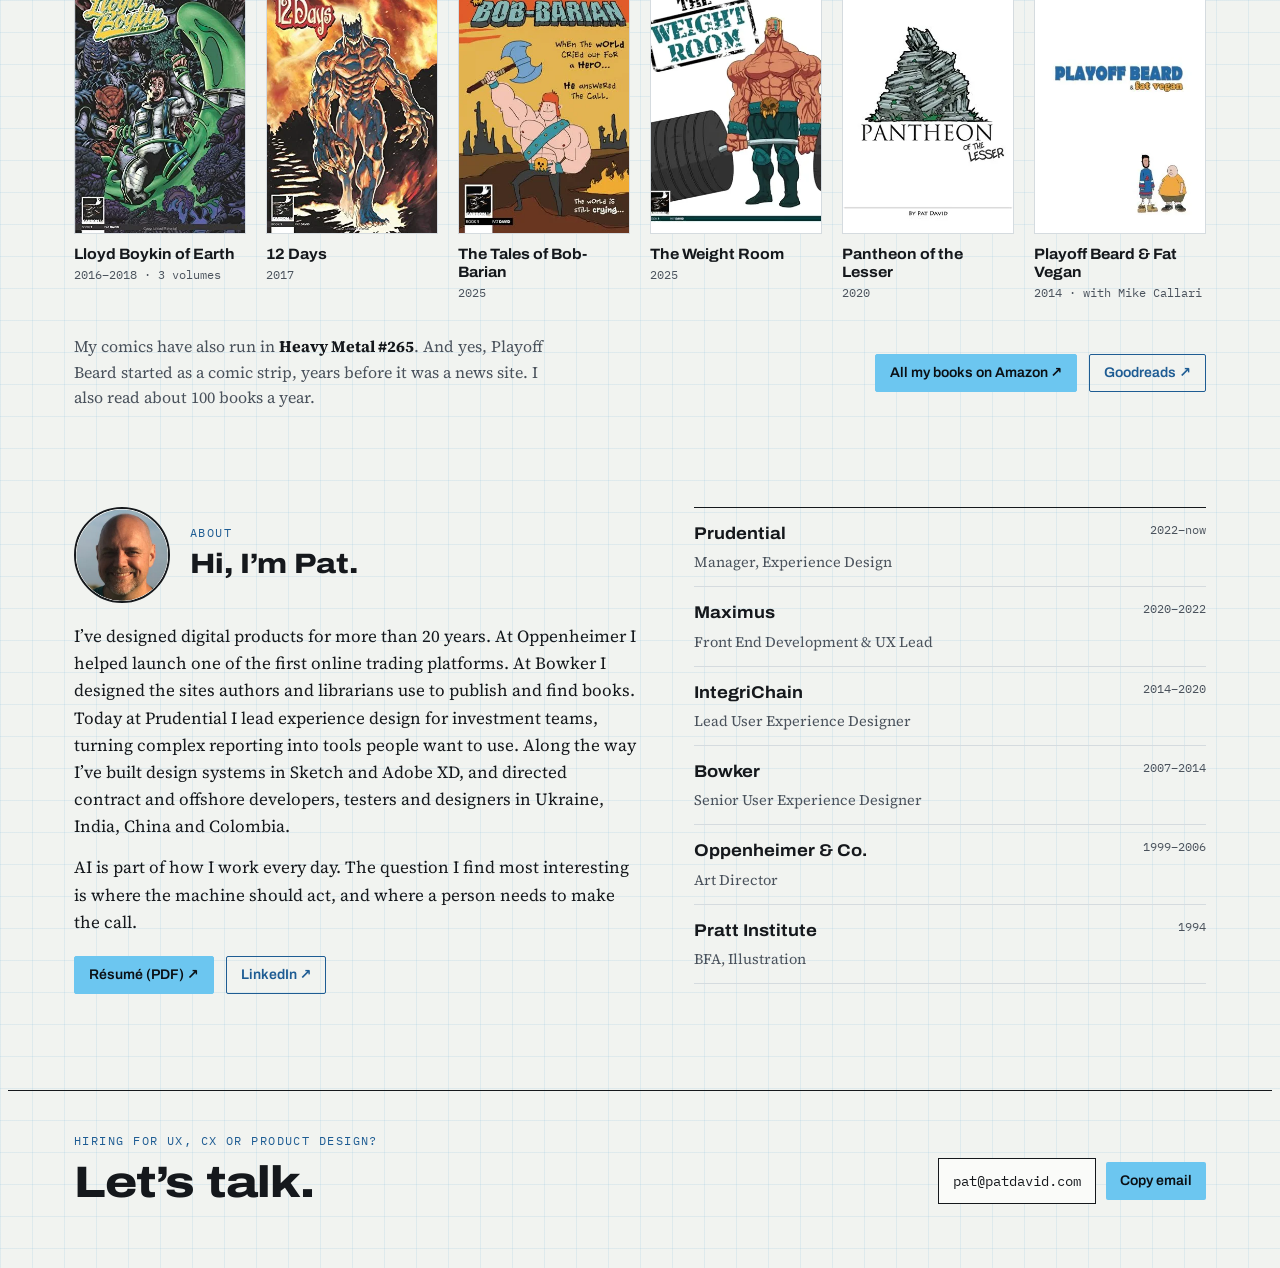
==== commit 4831b00b: "Hero: New York City metro instead of Matawan Co-Authored-By: Claude Opus 5.5 <noreply@anthropic.com>" ====
--- a/index.html
+++ b/index.html
@@ -290,7 +290,7 @@
     <div class="horizon" aria-hidden="true"></div>
     <div class="floor" aria-hidden="true"></div>
     <div class="wrap hero">
-      <div class="label">Product &amp; Experience Design Leader · Matawan, NJ</div>
+      <div class="label">Product &amp; Experience Design Leader · New York City metro</div>
       <h1>I fight for the <em>users</em>.</h1>
       <span class="cite">— TRON, 1982</span>
       <div class="lede">
